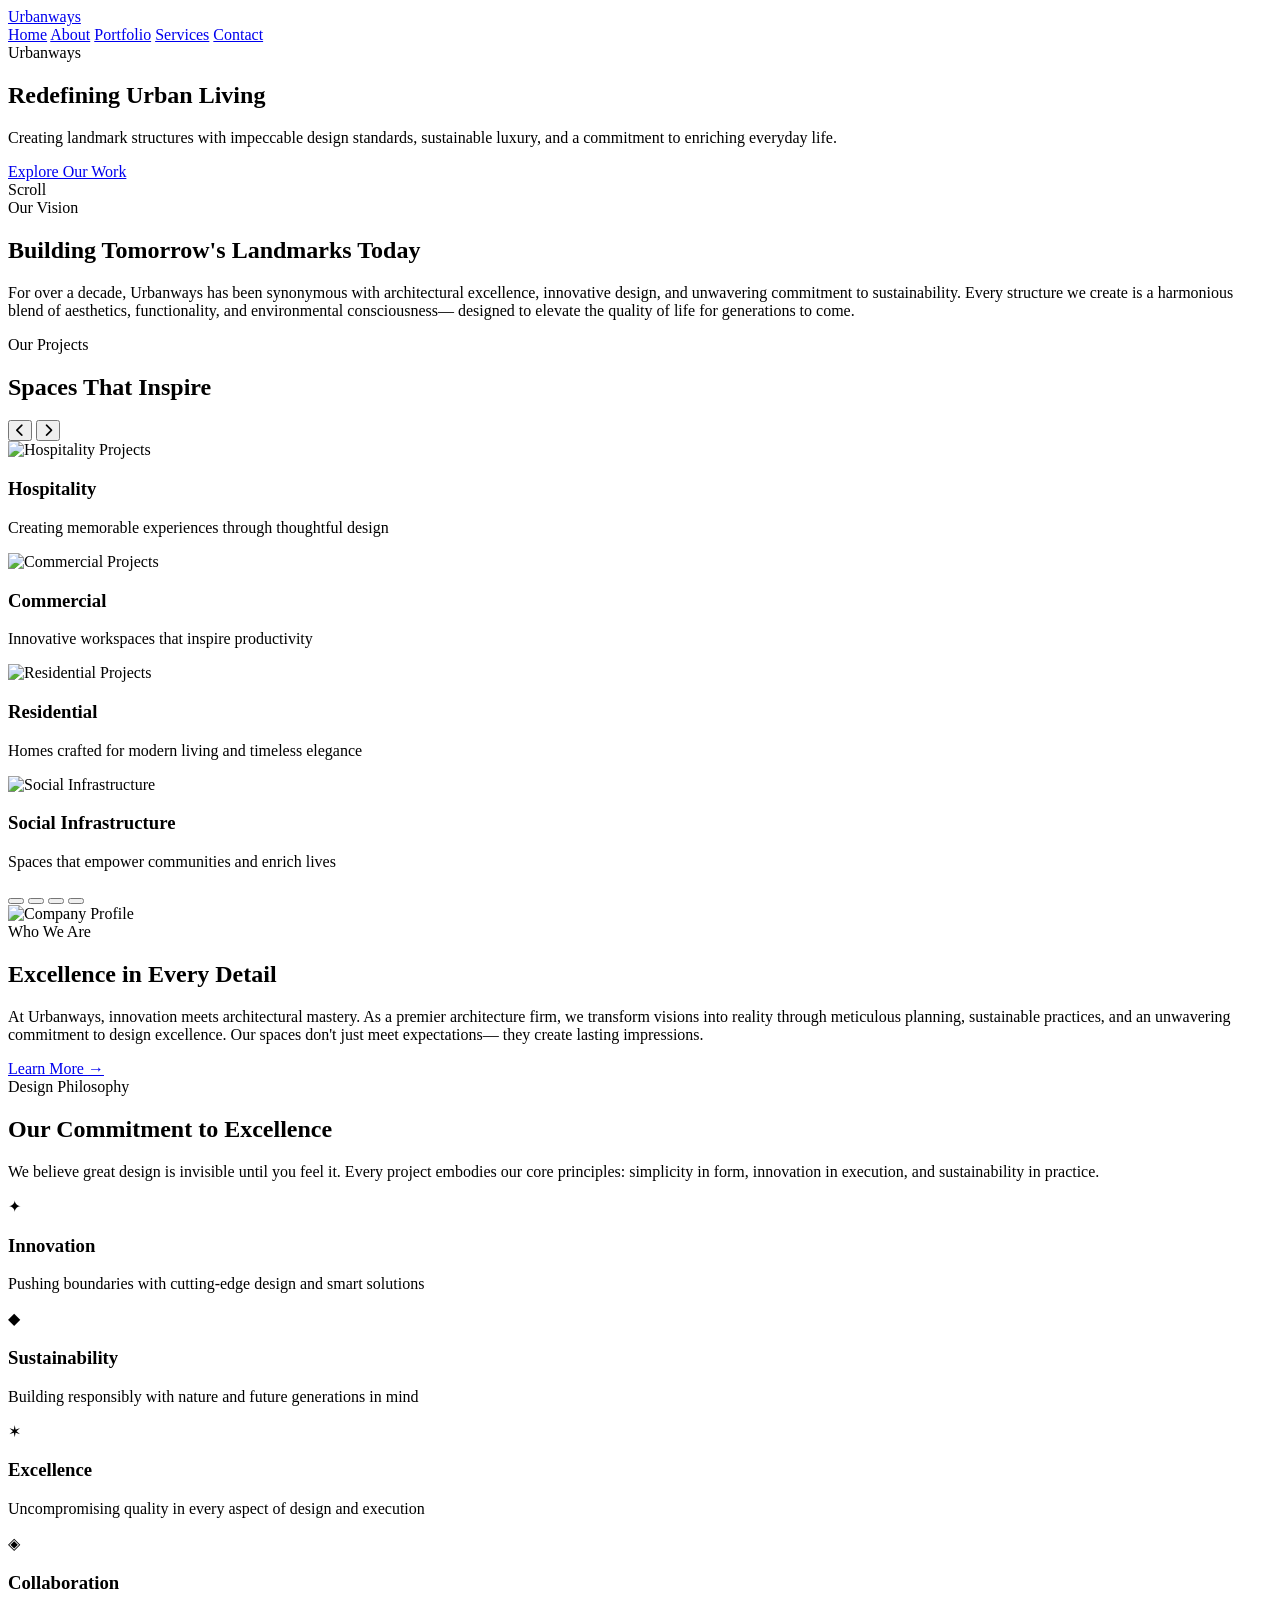
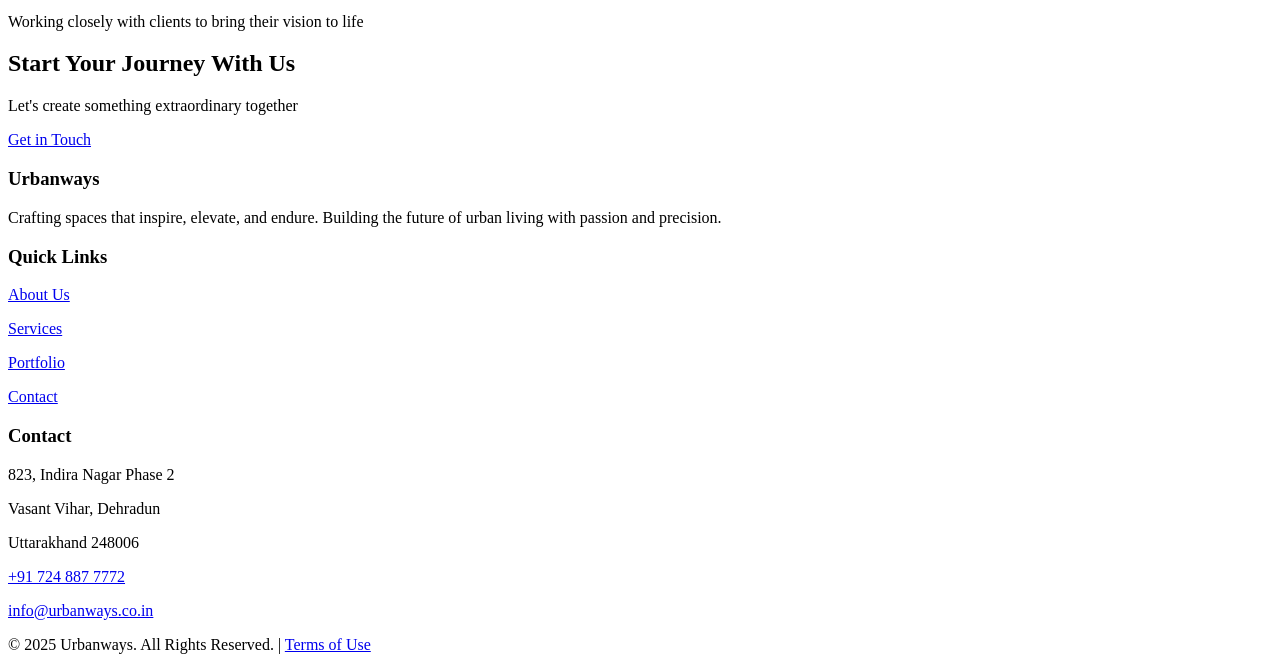
==== index.html @ da538039 "Add files via upload" ====
<!DOCTYPE html>
<html lang="en">
<head>
  <meta charset="UTF-8">
  <meta name="viewport" content="width=device-width, initial-scale=1.0">
  <title>Urbanways | Redefining Urban Living</title>
  <meta name="description" content="URBANWAYS - Crafting landmark structures with impeccable design standards and sustainable luxury.">
  <link rel="preconnect" href="https://fonts.googleapis.com">
  <link rel="preconnect" href="https://fonts.gstatic.com" crossorigin>
  <link href="https://fonts.googleapis.com/css2?family=Playfair+Display:wght@400;500;600;700&family=Poppins:wght@300;400;500;600&display=swap" rel="stylesheet">
  <link rel="stylesheet" href="https://cdnjs.cloudflare.com/ajax/libs/font-awesome/6.4.0/css/all.min.css">
  <link rel="stylesheet" href="assets/css/style.css">
</head>
<body>

  <!-- HEADER -->
  <header id="header">
    <div class="header-content">
      <div class="logo">
        <a href="#home">
          <span class="urban">Urban</span><span class="ways">ways</span>
        </a>
      </div>
      <nav>
        <a href="#home" class="active">Home</a>
        <a href="about.html">About</a>
        <a href="#portfolio">Portfolio</a>
        <a href="services.html">Services</a>
        <a href="contact.html">Contact</a>
      </nav>
    </div>
  </header>

  <!-- HERO SECTION -->
  <section class="hero-section" id="home">
    <div class="hero-bg"></div>
    <div class="hero-content">
      <div class="hero-subtitle hero-animate">Urbanways</div>
      <h1 class="hero-title hero-animate-delay-1">Redefining Urban Living</h1>
      <p class="hero-description hero-animate-delay-2">
        Creating landmark structures with impeccable design standards, 
        sustainable luxury, and a commitment to enriching everyday life.
      </p>
      <a href="#portfolio" class="cta-btn hero-animate-delay-3">Explore Our Work</a>
    </div>
    <div class="scroll-indicator hero-animate-delay-4">
      <span>Scroll</span>
      <div class="scroll-line"></div>
    </div>
  </section>

  <!-- REDEFINING SECTION -->
  <section class="redefining-section">
    <div class="section-subtitle premium-fade-in">Our Vision</div>
    <h2 class="section-title premium-fade-in-up">Building Tomorrow's Landmarks Today</h2>
    <p class="section-description premium-fade-in-up-delay">
      For over a decade, Urbanways has been synonymous with architectural excellence, 
      innovative design, and unwavering commitment to sustainability. Every structure we create 
      is a harmonious blend of aesthetics, functionality, and environmental consciousness—
      designed to elevate the quality of life for generations to come.
    </p>
  </section>

  <!-- PORTFOLIO SLIDER -->
  <section class="portfolio-section" id="portfolio">
    <div class="portfolio-header">
      <div class="section-subtitle premium-fade-in">Our Projects</div>
      <h2 class="section-title premium-fade-in-up">Spaces That Inspire</h2>
    </div>

    <div class="portfolio-carousel-container">
      <!-- Navigation Arrows -->
      <button class="portfolio-nav-arrow portfolio-nav-prev" id="prevSlide" aria-label="Previous slide">
        <i class="fas fa-chevron-left"></i>
      </button>
      <button class="portfolio-nav-arrow portfolio-nav-next" id="nextSlide" aria-label="Next slide">
        <i class="fas fa-chevron-right"></i>
      </button>

      <div class="portfolio-carousel-wrapper">
        <div class="portfolio-carousel-track" id="portfolioTrack">
          
          <!-- Card 1: Hospitality -->
          <div class="portfolio-card">
            <div class="portfolio-card-image">
              <img src="https://images.unsplash.com/photo-1566073771259-6a8506099945?w=800&q=80" alt="Hospitality Projects">
            </div>
            <div class="portfolio-card-content">
              <h3 class="portfolio-card-title">Hospitality</h3>
              <p class="portfolio-card-description">Creating memorable experiences through thoughtful design</p>
            </div>
          </div>

          <!-- Card 2: Commercial -->
          <div class="portfolio-card">
            <div class="portfolio-card-image">
              <img src="https://images.unsplash.com/photo-1486406146926-c627a92ad1ab?w=800&q=80" alt="Commercial Projects">
            </div>
            <div class="portfolio-card-content">
              <h3 class="portfolio-card-title">Commercial</h3>
              <p class="portfolio-card-description">Innovative workspaces that inspire productivity</p>
            </div>
          </div>

          <!-- Card 3: Residential -->
          <div class="portfolio-card">
            <div class="portfolio-card-image">
              <img src="https://images.unsplash.com/photo-1600607687939-ce8a6c25118c?w=800&q=80" alt="Residential Projects">
            </div>
            <div class="portfolio-card-content">
              <h3 class="portfolio-card-title">Residential</h3>
              <p class="portfolio-card-description">Homes crafted for modern living and timeless elegance</p>
            </div>
          </div>

          <!-- Card 4: Social Infrastructure -->
          <div class="portfolio-card">
            <div class="portfolio-card-image">
              <img src="https://images.unsplash.com/photo-1524813686514-a57563d77965?w=800&q=80" alt="Social Infrastructure">
            </div>
            <div class="portfolio-card-content">
              <h3 class="portfolio-card-title">Social Infrastructure</h3>
              <p class="portfolio-card-description">Spaces that empower communities and enrich lives</p>
            </div>
          </div>

        </div>
      </div>

      <!-- Progress Bar -->
      <div class="portfolio-progress">
        <div class="portfolio-progress-bar" id="progressBar"></div>
      </div>

      <!-- Dots Navigation -->
      <div class="portfolio-dots-nav">
        <button class="portfolio-dot active" data-index="0" aria-label="Go to slide 1"></button>
        <button class="portfolio-dot" data-index="1" aria-label="Go to slide 2"></button>
        <button class="portfolio-dot" data-index="2" aria-label="Go to slide 3"></button>
        <button class="portfolio-dot" data-index="3" aria-label="Go to slide 4"></button>
      </div>
    </div>
  </section>

  <!-- FEATURED PROJECT -->
  <section class="featured-project">
    <div class="project-image-section">
      <img src="https://images.unsplash.com/photo-1503387762-592deb58ef4e?w=1200" alt="Company Profile">
    </div>
    <div class="project-content-section">
      <div class="project-label premium-fade-in">Who We Are</div>
      <h2 class="project-title premium-fade-in-up">Excellence in Every Detail</h2>
      <p class="project-description premium-fade-in-up-delay">
        At Urbanways, innovation meets architectural mastery. As a premier architecture firm, 
        we transform visions into reality through meticulous planning, sustainable practices, 
        and an unwavering commitment to design excellence. Our spaces don't just meet expectations—
        they create lasting impressions.
      </p>
      <a href="about.html" class="project-link premium-fade-in-up-delay">
        Learn More <span>→</span>
      </a>
    </div>
  </section>

  <!-- DESIGN PHILOSOPHY -->
  <section class="philosophy-section">
    <div class="section-subtitle premium-fade-in">Design Philosophy</div>
    <h2 class="section-title premium-fade-in-up">Our Commitment to Excellence</h2>
    <p class="section-description premium-fade-in-up-delay">
      We believe great design is invisible until you feel it. Every project embodies our core principles: 
      simplicity in form, innovation in execution, and sustainability in practice.
    </p>

    <div class="philosophy-pillars">
      <div class="pillar premium-fade-in-up">
        <div class="pillar-icon">✦</div>
        <h3 class="pillar-title">Innovation</h3>
        <p class="pillar-text">Pushing boundaries with cutting-edge design and smart solutions</p>
      </div>
      <div class="pillar premium-fade-in-up-delay">
        <div class="pillar-icon">◆</div>
        <h3 class="pillar-title">Sustainability</h3>
        <p class="pillar-text">Building responsibly with nature and future generations in mind</p>
      </div>
      <div class="pillar premium-fade-in-up-delay-2">
        <div class="pillar-icon">✶</div>
        <h3 class="pillar-title">Excellence</h3>
        <p class="pillar-text">Uncompromising quality in every aspect of design and execution</p>
      </div>
      <div class="pillar premium-fade-in-up-delay-3">
        <div class="pillar-icon">◈</div>
        <h3 class="pillar-title">Collaboration</h3>
        <p class="pillar-text">Working closely with clients to bring their vision to life</p>
      </div>
    </div>
  </section>

  <!-- CONTACT CTA -->
  <section class="contact-cta">
    <h2 class="premium-fade-in-up">Start Your Journey With Us</h2>
    <p class="premium-fade-in-up-delay">Let's create something extraordinary together</p>
    <a href="contact.html" class="cta-btn premium-fade-in-up-delay-2">Get in Touch</a>
  </section>

  <!-- FOOTER -->
  <footer>
    <div class="footer-content">
      <div class="footer-column">
        <h3>Urbanways</h3>
        <p>Crafting spaces that inspire, elevate, and endure. Building the future of urban living with passion and precision.</p>
      </div>
      <div class="footer-column">
        <h3>Quick Links</h3>
        <p><a href="about.html">About Us</a></p>
        <p><a href="services.html">Services</a></p>
        <p><a href="#portfolio">Portfolio</a></p>
        <p><a href="contact.html">Contact</a></p>
      </div>
      <div class="footer-column">
        <h3>Contact</h3>
        <p>823, Indira Nagar Phase 2</p>
        <p>Vasant Vihar, Dehradun</p>
        <p>Uttarakhand 248006</p>
        <p><a href="tel:+917248877772">+91 724 887 7772</a></p>
        <p><a href="mailto:info@urbanways.co.in">info@urbanways.co.in</a></p>
      </div>
    </div>
    <div class="footer-bottom">
      <p>© 2025 <span class="urban">Urban</span><span class="ways">ways</span>. All Rights Reserved. | 
      <a href="https://www.urbanways.co.in/terms">Terms of Use</a></p>
    </div>
  </footer>

  <script src="assets/js/main.js"></script>

</body>
</html>
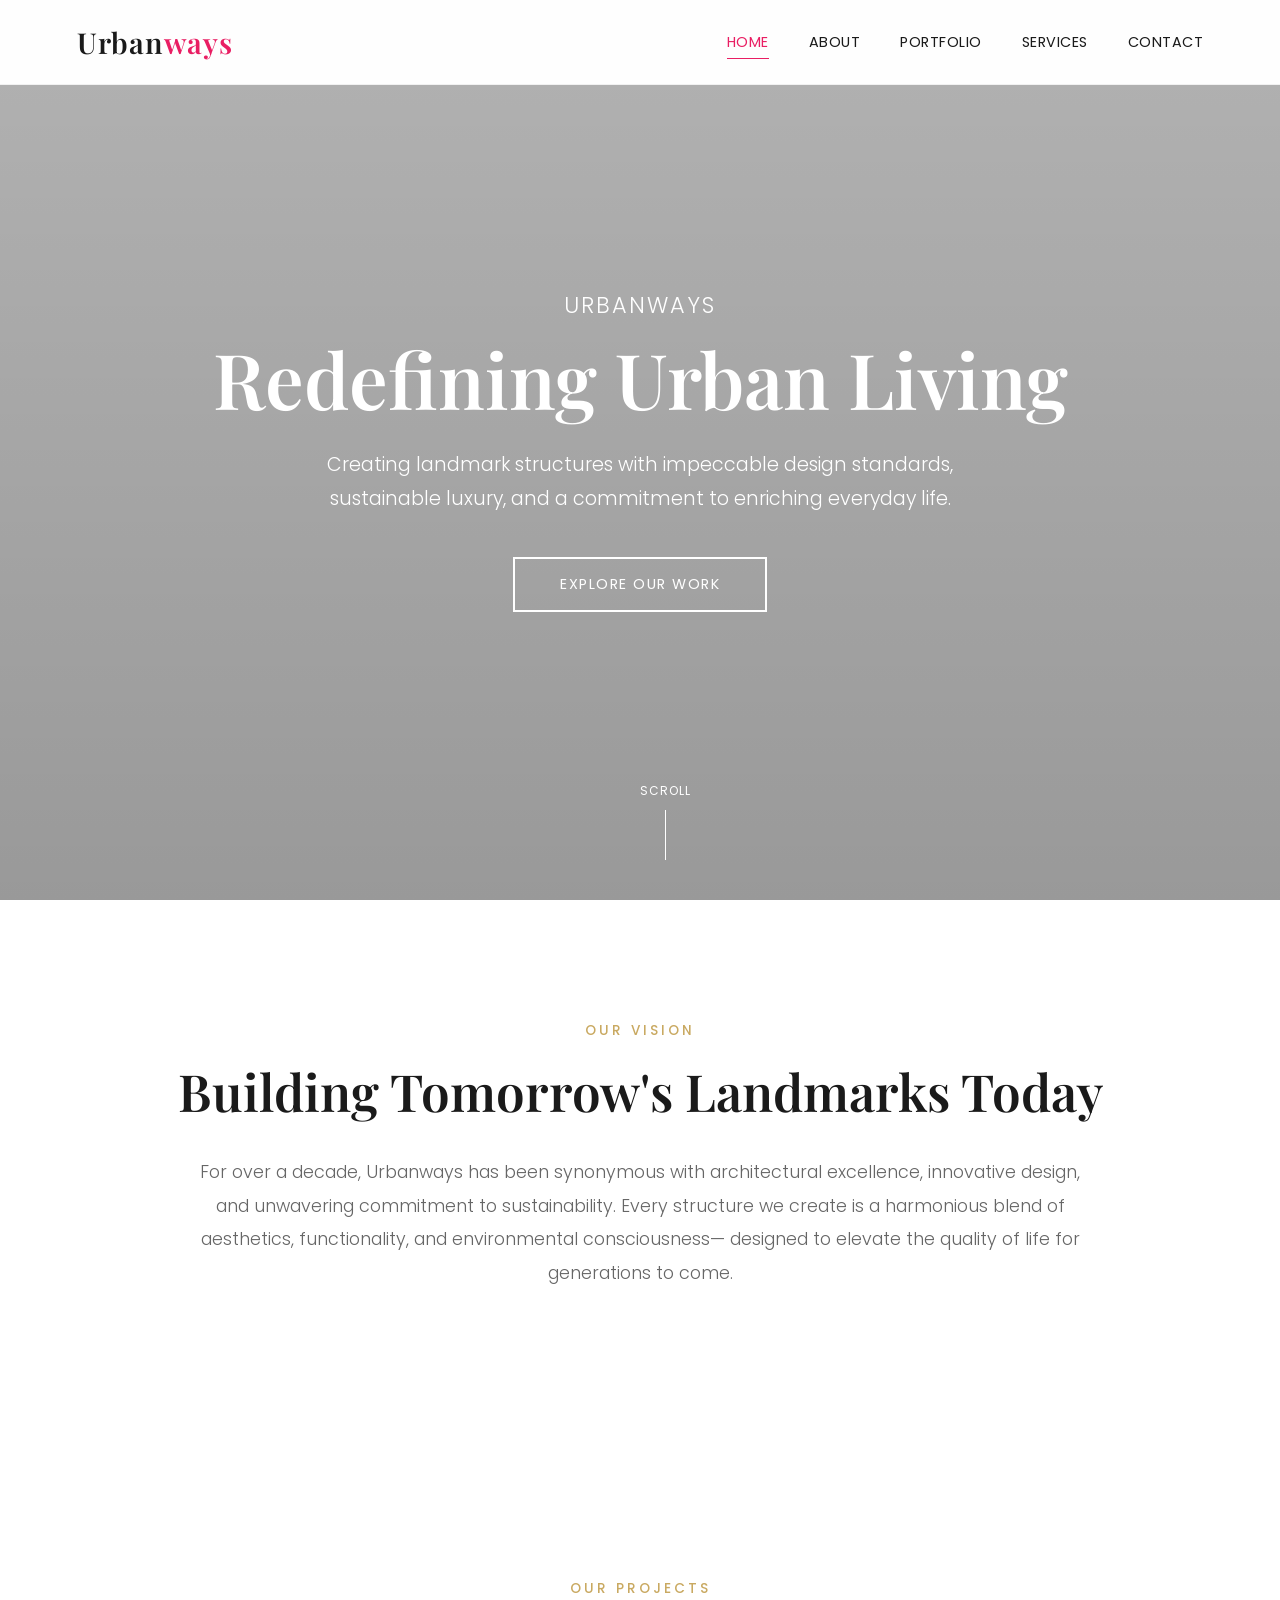
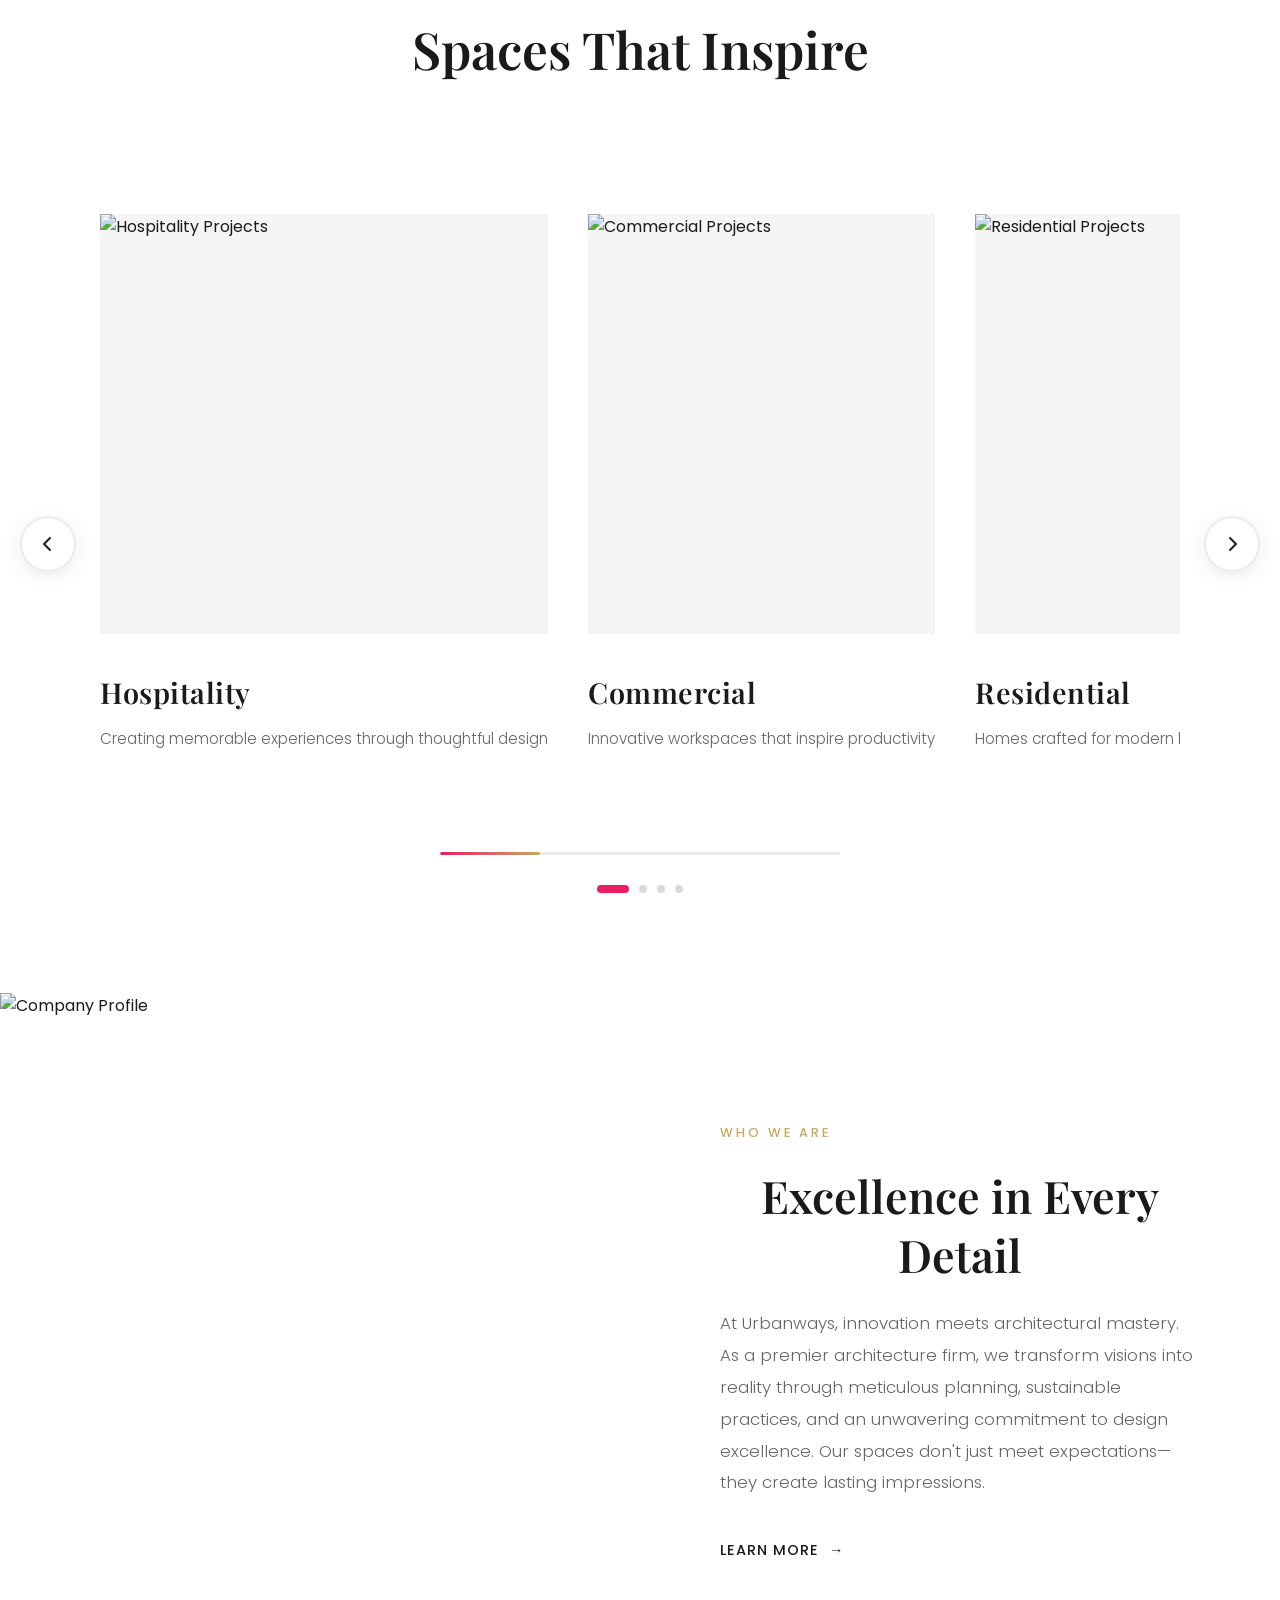
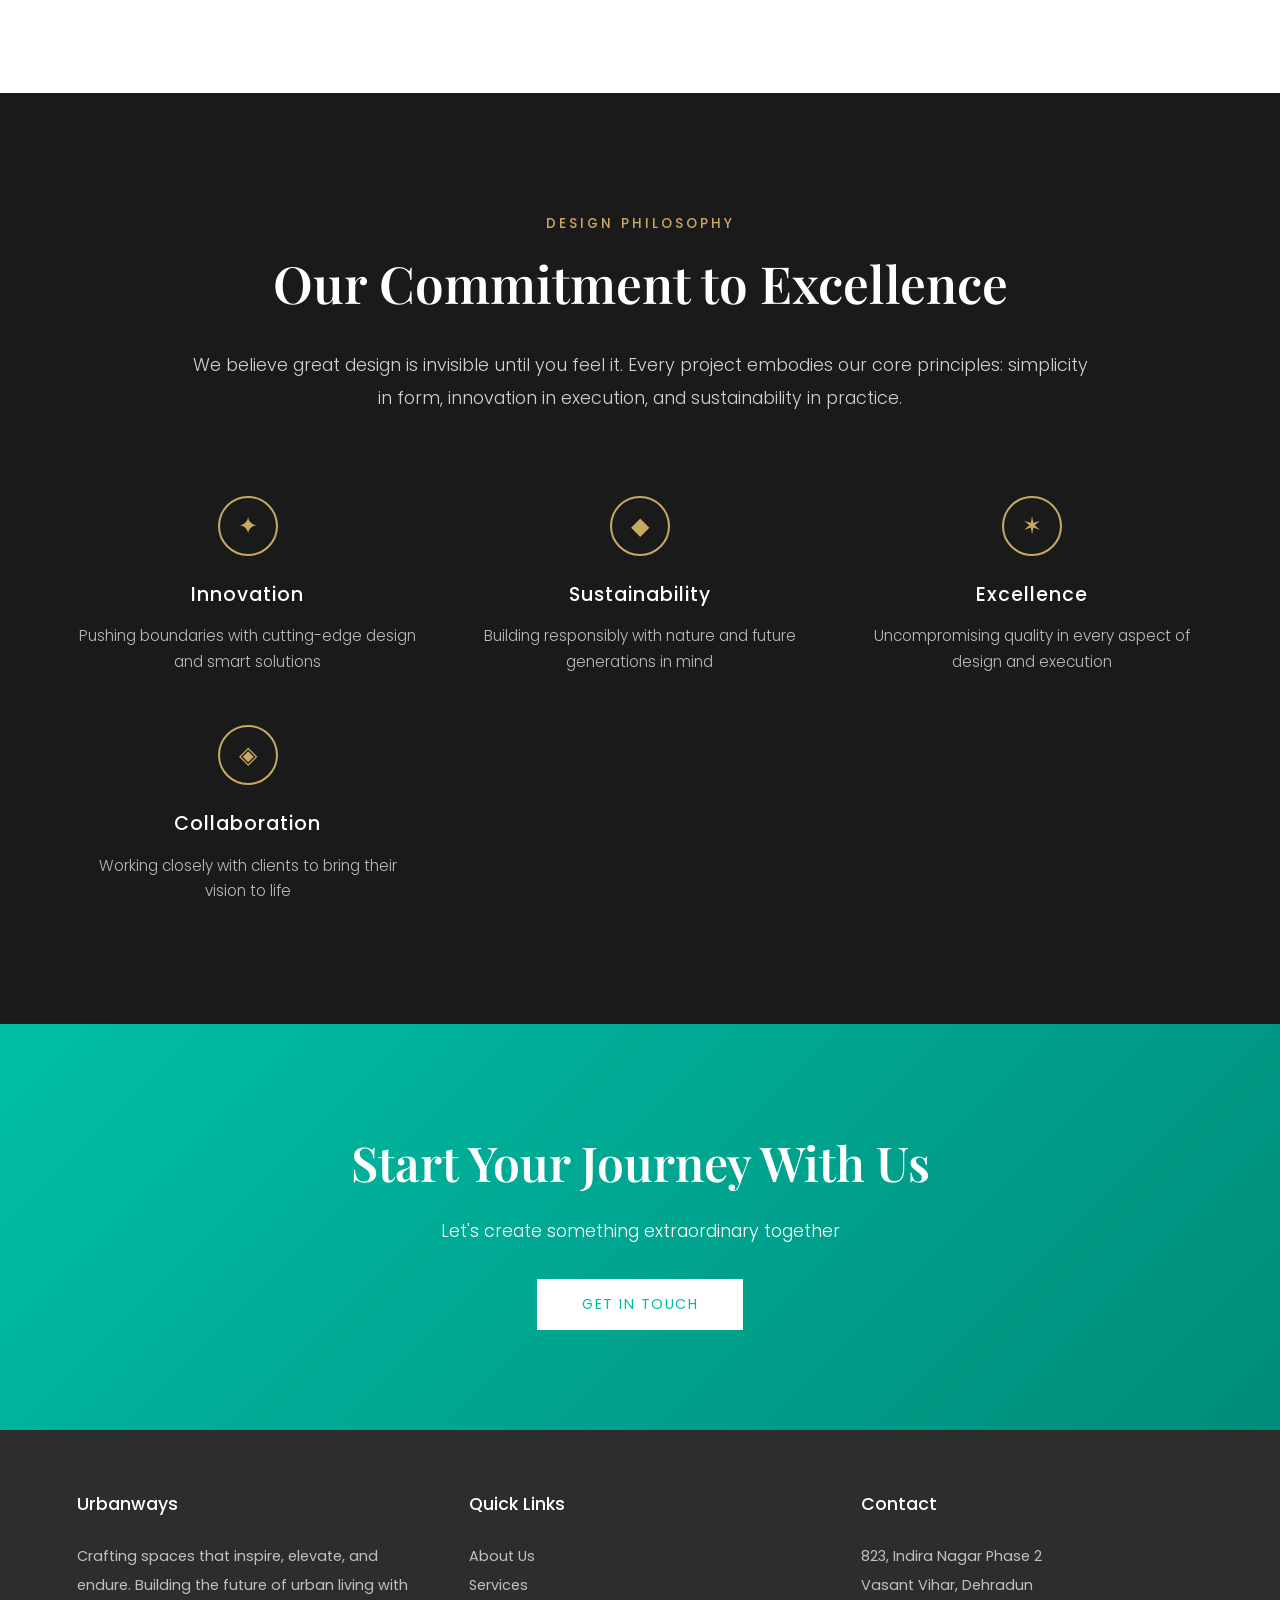
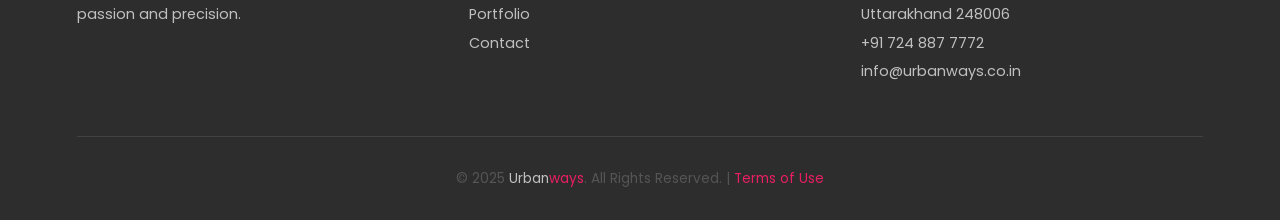
==== commit 4008ae09: "Update index.html" ====
--- a/index.html
+++ b/index.html
@@ -9,7 +9,7 @@
   <link rel="preconnect" href="https://fonts.gstatic.com" crossorigin>
   <link href="https://fonts.googleapis.com/css2?family=Playfair+Display:wght@400;500;600;700&family=Poppins:wght@300;400;500;600&display=swap" rel="stylesheet">
   <link rel="stylesheet" href="https://cdnjs.cloudflare.com/ajax/libs/font-awesome/6.4.0/css/all.min.css">
-  <link rel="stylesheet" href="assets/css/style.css">
+  <link rel="stylesheet" href="style.css">
 </head>
 <body>
 
@@ -231,7 +231,8 @@
     </div>
   </footer>
 
-  <script src="assets/js/main.js"></script>
+  <script src="main.js"></script>
 
 </body>
-</html>+
+</html>
--- a/style.css
+++ b/style.css
@@ -0,0 +1,1051 @@
+/* ===================================
+   CSS VARIABLES
+=================================== */
+:root {
+  --gold: #c9a961;
+  --pink: #e91e63;
+  --dark: #1a1a1a;
+  --charcoal: #2d2d2d;
+  --light-gray: #f5f5f5;
+  --white: #ffffff;
+  --accent-teal: #00bfa6;
+  --text-muted: #666;
+  --accent: #00bfa6;
+  --light-bg: #f8f9fa;
+  --text-dark: #222;
+  --text-medium: #444;
+  --text-light: #555;
+  --shadow-sm: 0 2px 10px rgba(0, 0, 0, 0.08);
+  --shadow-md: 0 4px 15px rgba(0, 0, 0, 0.1);
+  --shadow-lg: 0 4px 20px rgba(0, 0, 0, 0.12);
+  --transition-speed: 0.3s;
+  --border-radius: 12px;
+}
+
+/* ===================================
+   RESET & BASE STYLES
+=================================== */
+* {
+  margin: 0;
+  padding: 0;
+  box-sizing: border-box;
+}
+
+body {
+  font-family: 'Poppins', sans-serif;
+  color: var(--dark);
+  background: var(--white);
+  line-height: 1.6;
+  scroll-behavior: smooth;
+  overflow-x: hidden;
+}
+
+img {
+  max-width: 100%;
+  height: auto;
+  display: block;
+}
+
+a {
+  text-decoration: none;
+  color: inherit;
+  transition: color var(--transition-speed);
+}
+
+h1, h2, h3 {
+  font-weight: 600;
+}
+
+h2 {
+  text-align: center;
+  font-size: 2rem;
+  margin-bottom: 2rem;
+}
+
+p {
+  line-height: 1.7;
+  color: var(--text-light);
+}
+
+/* ===================================
+   HEADER & NAVIGATION
+=================================== */
+header {
+  position: fixed;
+  top: 0;
+  left: 0;
+  width: 100%;
+  z-index: 1000;
+  background: rgba(255, 255, 255, 0.98);
+  backdrop-filter: blur(10px);
+  transition: all 0.3s ease;
+  border-bottom: 1px solid rgba(0, 0, 0, 0.05);
+}
+
+header.scrolled {
+  box-shadow: 0 2px 20px rgba(0, 0, 0, 0.08);
+}
+
+.header-content {
+  display: flex;
+  justify-content: space-between;
+  align-items: center;
+  padding: 1.2rem 6%;
+  max-width: 1600px;
+  margin: 0 auto;
+}
+
+.logo {
+  font-family: 'Playfair Display', serif;
+  font-size: 1.8rem;
+  font-weight: 600;
+  letter-spacing: 1px;
+}
+
+.logo a {
+  text-decoration: none;
+}
+
+.logo .urban {
+  color: var(--dark);
+}
+
+.logo .ways {
+  color: var(--pink);
+}
+
+nav {
+  display: flex;
+  gap: 2.5rem;
+  align-items: center;
+}
+
+nav a {
+  color: var(--dark);
+  text-decoration: none;
+  font-size: 0.9rem;
+  font-weight: 400;
+  letter-spacing: 0.5px;
+  text-transform: uppercase;
+  position: relative;
+  transition: color 0.3s ease;
+}
+
+nav a::after {
+  content: '';
+  position: absolute;
+  bottom: -5px;
+  left: 50%;
+  width: 0;
+  height: 1px;
+  background: var(--pink);
+  transition: all 0.3s ease;
+  transform: translateX(-50%);
+}
+
+nav a:hover::after,
+nav a.active::after {
+  width: 100%;
+}
+
+nav a:hover,
+nav a.active {
+  color: var(--pink);
+}
+
+/* ===================================
+   HERO SECTION
+=================================== */
+.hero-section {
+  height: 100vh;
+  position: relative;
+  overflow: hidden;
+}
+
+.hero-bg {
+  position: absolute;
+  top: 0;
+  left: 0;
+  width: 100%;
+  height: 100%;
+  background: linear-gradient(rgba(0, 0, 0, 0.3), rgba(0, 0, 0, 0.4)), 
+              url('https://images.unsplash.com/photo-1600607687939-ce8a6c25118c?w=1920') center/cover no-repeat;
+  animation: zoomIn 20s ease-in-out infinite alternate;
+}
+
+@keyframes zoomIn {
+  0% { transform: scale(1); }
+  100% { transform: scale(1.05); }
+}
+
+.hero-content {
+  position: relative;
+  height: 100%;
+  display: flex;
+  flex-direction: column;
+  justify-content: center;
+  align-items: center;
+  text-align: center;
+  color: var(--white);
+  padding: 0 5%;
+  z-index: 2;
+}
+
+.hero-title {
+  font-family: 'Playfair Display', serif;
+  font-size: clamp(2.5rem, 6vw, 5rem);
+  font-weight: 600;
+  margin-bottom: 1.5rem;
+  line-height: 1.2;
+  color: var(--white);
+}
+
+.hero-subtitle {
+  font-size: clamp(1rem, 2vw, 1.4rem);
+  font-weight: 300;
+  letter-spacing: 2px;
+  text-transform: uppercase;
+  margin-bottom: 0.5rem;
+  color: var(--white);
+}
+
+.hero-description {
+  font-size: clamp(1rem, 1.5vw, 1.2rem);
+  max-width: 700px;
+  font-weight: 300;
+  line-height: 1.8;
+  margin-bottom: 2.5rem;
+  color: var(--white);
+}
+
+/* Hero Animations */
+.hero-animate {
+  opacity: 0;
+  transform: translateY(30px);
+  animation: heroFadeUp 1s cubic-bezier(0.25, 0.46, 0.45, 0.94) forwards;
+}
+
+.hero-animate-delay-1 {
+  opacity: 0;
+  transform: translateY(30px);
+  animation: heroFadeUp 1s cubic-bezier(0.25, 0.46, 0.45, 0.94) 0.2s forwards;
+}
+
+.hero-animate-delay-2 {
+  opacity: 0;
+  transform: translateY(30px);
+  animation: heroFadeUp 1s cubic-bezier(0.25, 0.46, 0.45, 0.94) 0.4s forwards;
+}
+
+.hero-animate-delay-3 {
+  opacity: 0;
+  transform: translateY(30px);
+  animation: heroFadeUp 1s cubic-bezier(0.25, 0.46, 0.45, 0.94) 0.6s forwards;
+}
+
+.hero-animate-delay-4 {
+  opacity: 0;
+  animation: heroFadeUp 1.5s cubic-bezier(0.25, 0.46, 0.45, 0.94) 1s forwards;
+}
+
+@keyframes heroFadeUp {
+  to {
+    opacity: 1;
+    transform: translateY(0);
+  }
+}
+
+.cta-btn {
+  display: inline-block;
+  padding: 14px 45px;
+  background: transparent;
+  border: 2px solid var(--white);
+  color: var(--white);
+  text-decoration: none;
+  font-size: 0.9rem;
+  letter-spacing: 1.5px;
+  text-transform: uppercase;
+  transition: all 0.4s ease;
+}
+
+.cta-btn:hover {
+  background: var(--white);
+  color: var(--dark);
+  transform: translateY(-2px);
+}
+
+.scroll-indicator {
+  position: absolute;
+  bottom: 40px;
+  left: 50%;
+  transform: translateX(-50%);
+  display: flex;
+  flex-direction: column;
+  align-items: center;
+  gap: 10px;
+}
+
+.scroll-indicator span {
+  color: var(--white);
+  font-size: 0.75rem;
+  letter-spacing: 1px;
+  text-transform: uppercase;
+}
+
+.scroll-line {
+  width: 1px;
+  height: 50px;
+  background: var(--white);
+  animation: scrollDown 2s ease-in-out infinite;
+}
+
+@keyframes scrollDown {
+  0%, 100% { transform: translateY(0); opacity: 0; }
+  50% { transform: translateY(20px); opacity: 1; }
+}
+
+/* ===================================
+   PREMIUM FADE-IN ANIMATIONS
+=================================== */
+.premium-fade-in {
+  opacity: 0;
+  animation: premiumFadeIn 1.2s cubic-bezier(0.25, 0.46, 0.45, 0.94) forwards;
+}
+
+.premium-fade-in-up {
+  opacity: 0;
+  transform: translateY(30px);
+  transition: opacity 1s cubic-bezier(0.25, 0.46, 0.45, 0.94),
+              transform 1s cubic-bezier(0.25, 0.46, 0.45, 0.94);
+}
+
+.premium-fade-in-up-delay {
+  opacity: 0;
+  transform: translateY(30px);
+  transition: opacity 1s cubic-bezier(0.25, 0.46, 0.45, 0.94) 0.2s,
+              transform 1s cubic-bezier(0.25, 0.46, 0.45, 0.94) 0.2s;
+}
+
+.premium-fade-in-up-delay-2 {
+  opacity: 0;
+  transform: translateY(30px);
+  transition: opacity 1s cubic-bezier(0.25, 0.46, 0.45, 0.94) 0.4s,
+              transform 1s cubic-bezier(0.25, 0.46, 0.45, 0.94) 0.4s;
+}
+
+.premium-fade-in-up-delay-3 {
+  opacity: 0;
+  transform: translateY(30px);
+  transition: opacity 1s cubic-bezier(0.25, 0.46, 0.45, 0.94) 0.6s,
+              transform 1s cubic-bezier(0.25, 0.46, 0.45, 0.94) 0.6s;
+}
+
+@keyframes premiumFadeIn {
+  from { opacity: 0; }
+  to { opacity: 1; }
+}
+
+/* ===================================
+   BUTTONS
+=================================== */
+.btn {
+  display: inline-block;
+  background-color: var(--accent);
+  color: var(--white);
+  padding: 12px 30px;
+  margin-top: 20px;
+  border-radius: 30px;
+  font-weight: 500;
+  transition: all var(--transition-speed);
+  box-shadow: 0 4px 15px rgba(0, 191, 166, 0.3);
+}
+
+.btn:hover {
+  background-color: #00d4b4;
+  transform: translateY(-2px);
+  box-shadow: 0 6px 20px rgba(0, 191, 166, 0.4);
+}
+
+/* ===================================
+   REDEFINING SECTION
+=================================== */
+.redefining-section {
+  background: var(--white);
+  padding: 120px 6%;
+  text-align: center;
+}
+
+.section-subtitle {
+  color: var(--gold);
+  font-size: 0.85rem;
+  letter-spacing: 3px;
+  text-transform: uppercase;
+  margin-bottom: 1rem;
+  font-weight: 500;
+}
+
+.section-title {
+  font-family: 'Playfair Display', serif;
+  font-size: clamp(2rem, 4vw, 3.5rem);
+  color: var(--dark);
+  margin-bottom: 2rem;
+  font-weight: 600;
+  line-height: 1.3;
+}
+
+.section-description {
+  font-size: 1.1rem;
+  color: var(--text-muted);
+  max-width: 900px;
+  margin: 0 auto 3rem;
+  line-height: 1.9;
+  font-weight: 300;
+}
+
+/* ===================================
+   PORTFOLIO CAROUSEL - PREMIUM DESIGN
+=================================== */
+.portfolio-section {
+  background: var(--white);
+  padding: 120px 0 100px;
+  overflow: hidden;
+}
+
+.portfolio-header {
+  text-align: center;
+  padding: 0 6% 80px;
+}
+
+.portfolio-carousel-container {
+  position: relative;
+  max-width: 1600px;
+  margin: 0 auto;
+  padding: 0 100px;
+}
+
+.portfolio-carousel-wrapper {
+  position: relative;
+  overflow: hidden;
+  padding: 20px 0 40px;
+}
+
+.portfolio-carousel-track {
+  display: flex;
+  gap: 40px;
+  transition: transform 0.8s cubic-bezier(0.25, 0.46, 0.45, 0.94);
+  will-change: transform;
+}
+
+.portfolio-card {
+  min-width: calc(33.333% - 27px);
+  flex-shrink: 0;
+  background: var(--white);
+  border-radius: 0;
+  overflow: hidden;
+  transition: all 0.5s cubic-bezier(0.25, 0.46, 0.45, 0.94);
+  cursor: pointer;
+  position: relative;
+}
+
+.portfolio-card:hover {
+  transform: translateY(-12px);
+}
+
+.portfolio-card-image {
+  position: relative;
+  width: 100%;
+  height: 420px;
+  overflow: hidden;
+  background: var(--light-gray);
+}
+
+.portfolio-card-image img {
+  width: 100%;
+  height: 100%;
+  object-fit: cover;
+  transition: transform 0.8s cubic-bezier(0.25, 0.46, 0.45, 0.94);
+}
+
+.portfolio-card:hover .portfolio-card-image img {
+  transform: scale(1.1);
+}
+
+.portfolio-card-content {
+  padding: 35px 0 10px;
+  background: var(--white);
+}
+
+.portfolio-card-title {
+  font-family: 'Playfair Display', serif;
+  font-size: 1.8rem;
+  font-weight: 600;
+  color: var(--dark);
+  margin-bottom: 12px;
+  letter-spacing: 0.5px;
+  transition: color 0.3s ease;
+}
+
+.portfolio-card:hover .portfolio-card-title {
+  color: var(--pink);
+}
+
+.portfolio-card-description {
+  font-size: 0.95rem;
+  color: var(--text-muted);
+  line-height: 1.6;
+  font-weight: 300;
+}
+
+/* Navigation Arrows - Premium Style */
+.portfolio-nav-arrow {
+  position: absolute;
+  top: 50%;
+  transform: translateY(-50%);
+  width: 56px;
+  height: 56px;
+  border-radius: 50%;
+  background: var(--white);
+  border: 2px solid rgba(0, 0, 0, 0.08);
+  color: var(--dark);
+  font-size: 1rem;
+  cursor: pointer;
+  transition: all 0.4s cubic-bezier(0.34, 1.56, 0.64, 1);
+  z-index: 10;
+  display: flex;
+  align-items: center;
+  justify-content: center;
+  box-shadow: 0 4px 20px rgba(0, 0, 0, 0.08);
+}
+
+.portfolio-nav-arrow:hover {
+  background: var(--pink);
+  border-color: var(--pink);
+  color: var(--white);
+  transform: translateY(-50%) scale(1.12);
+  box-shadow: 0 8px 30px rgba(233, 30, 99, 0.25);
+}
+
+.portfolio-nav-arrow:active {
+  transform: translateY(-50%) scale(0.98);
+}
+
+.portfolio-nav-prev {
+  left: 20px;
+}
+
+.portfolio-nav-next {
+  right: 20px;
+}
+
+/* Progress Bar - Fixed */
+.portfolio-progress {
+  width: 100%;
+  max-width: 400px;
+  height: 3px;
+  background: rgba(0, 0, 0, 0.08);
+  margin: 50px auto 30px;
+  border-radius: 3px;
+  overflow: hidden;
+  position: relative;
+}
+
+.portfolio-progress-bar {
+  position: absolute;
+  top: 0;
+  left: 0;
+  height: 100%;
+  background: linear-gradient(90deg, var(--pink), var(--gold));
+  transition: width 0.8s cubic-bezier(0.25, 0.46, 0.45, 0.94);
+  border-radius: 3px;
+}
+
+/* Dots Navigation - Premium Style */
+.portfolio-dots-nav {
+  display: flex;
+  justify-content: center;
+  align-items: center;
+  gap: 10px;
+  margin-top: 20px;
+}
+
+.portfolio-dot {
+  width: 8px;
+  height: 8px;
+  border-radius: 50%;
+  background: rgba(0, 0, 0, 0.15);
+  border: none;
+  cursor: pointer;
+  transition: all 0.4s cubic-bezier(0.34, 1.56, 0.64, 1);
+  padding: 0;
+}
+
+.portfolio-dot:hover {
+  background: rgba(233, 30, 99, 0.5);
+  transform: scale(1.4);
+}
+
+.portfolio-dot.active {
+  background: var(--pink);
+  width: 32px;
+  border-radius: 4px;
+}
+
+/* ===================================
+   FEATURED PROJECT
+=================================== */
+.featured-project {
+  display: grid;
+  grid-template-columns: 1fr 1fr;
+  background: var(--white);
+}
+
+.project-image-section {
+  height: 700px;
+  position: relative;
+  overflow: hidden;
+}
+
+.project-image-section img {
+  width: 100%;
+  height: 100%;
+  object-fit: cover;
+  transition: transform 0.8s ease;
+}
+
+.project-image-section:hover img {
+  transform: scale(1.05);
+}
+
+.project-content-section {
+  padding: 100px 80px;
+  display: flex;
+  flex-direction: column;
+  justify-content: center;
+}
+
+.project-label {
+  color: var(--gold);
+  font-size: 0.8rem;
+  letter-spacing: 3px;
+  text-transform: uppercase;
+  margin-bottom: 1.5rem;
+  font-weight: 500;
+}
+
+.project-title {
+  font-family: 'Playfair Display', serif;
+  font-size: 2.8rem;
+  color: var(--dark);
+  margin-bottom: 1.5rem;
+  font-weight: 600;
+  line-height: 1.3;
+}
+
+.project-description {
+  color: var(--text-muted);
+  font-size: 1.05rem;
+  line-height: 1.9;
+  margin-bottom: 2.5rem;
+  font-weight: 300;
+}
+
+.project-link {
+  display: inline-flex;
+  align-items: center;
+  gap: 10px;
+  color: var(--dark);
+  text-decoration: none;
+  font-size: 0.9rem;
+  letter-spacing: 1px;
+  text-transform: uppercase;
+  font-weight: 500;
+  transition: all 0.3s ease;
+}
+
+.project-link:hover {
+  color: var(--pink);
+  gap: 15px;
+}
+
+/* ===================================
+   DESIGN PHILOSOPHY
+=================================== */
+.philosophy-section {
+  background: var(--dark);
+  color: var(--white);
+  padding: 120px 6%;
+  text-align: center;
+}
+
+.philosophy-section .section-subtitle {
+  color: var(--gold);
+}
+
+.philosophy-section .section-title {
+  color: var(--white);
+}
+
+.philosophy-section .section-description {
+  color: rgba(255, 255, 255, 0.8);
+}
+
+.philosophy-pillars {
+  display: grid;
+  grid-template-columns: repeat(auto-fit, minmax(250px, 1fr));
+  gap: 50px;
+  margin-top: 80px;
+  max-width: 1200px;
+  margin-left: auto;
+  margin-right: auto;
+}
+
+.pillar {
+  text-align: center;
+}
+
+.pillar-icon {
+  width: 60px;
+  height: 60px;
+  margin: 0 auto 1.5rem;
+  border: 2px solid var(--gold);
+  border-radius: 50%;
+  display: flex;
+  align-items: center;
+  justify-content: center;
+  font-size: 1.5rem;
+  color: var(--gold);
+}
+
+.pillar-title {
+  font-size: 1.2rem;
+  margin-bottom: 0.8rem;
+  font-weight: 500;
+  letter-spacing: 1px;
+}
+
+.pillar-text {
+  color: rgba(255, 255, 255, 0.7);
+  font-size: 0.95rem;
+  line-height: 1.7;
+  font-weight: 300;
+}
+
+/* ===================================
+   CONTACT CTA
+=================================== */
+.contact-cta {
+  background: linear-gradient(135deg, var(--accent-teal), #008c7a);
+  color: var(--white);
+  padding: 100px 6%;
+  text-align: center;
+}
+
+.contact-cta h2 {
+  font-family: 'Playfair Display', serif;
+  font-size: clamp(2rem, 4vw, 3rem);
+  margin-bottom: 1rem;
+  font-weight: 600;
+  color: var(--white);
+}
+
+.contact-cta p {
+  font-size: 1.1rem;
+  margin-bottom: 2rem;
+  font-weight: 300;
+  color: var(--white);
+}
+
+.contact-cta .cta-btn {
+  background: var(--white);
+  color: var(--accent-teal);
+  border: none;
+}
+
+.contact-cta .cta-btn:hover {
+  background: var(--light-gray);
+  transform: translateY(-3px);
+}
+
+/* ===================================
+   FOOTER
+=================================== */
+footer {
+  background: var(--charcoal);
+  color: rgba(255, 255, 255, 0.7);
+  padding: 60px 6% 30px;
+}
+
+.footer-content {
+  display: grid;
+  grid-template-columns: repeat(auto-fit, minmax(250px, 1fr));
+  gap: 50px;
+  max-width: 1400px;
+  margin: 0 auto 50px;
+}
+
+.footer-column h3 {
+  color: var(--white);
+  margin-bottom: 1.5rem;
+  font-size: 1.1rem;
+  font-weight: 500;
+}
+
+.footer-column p,
+.footer-column a {
+  color: rgba(255, 255, 255, 0.7);
+  text-decoration: none;
+  font-size: 0.9rem;
+  line-height: 2;
+  transition: color 0.3s ease;
+}
+
+.footer-column a:hover {
+  color: var(--pink);
+}
+
+.footer-bottom {
+  border-top: 1px solid rgba(255, 255, 255, 0.1);
+  padding-top: 30px;
+  text-align: center;
+  font-size: 0.85rem;
+  color: rgba(255, 255, 255, 0.5);
+}
+
+.footer-bottom a {
+  color: var(--pink);
+  text-decoration: none;
+}
+
+.footer-bottom .urban {
+  color: rgba(255, 255, 255, 0.7);
+}
+
+.footer-bottom .ways {
+  color: var(--pink);
+}
+
+/* ===================================
+   RESPONSIVE DESIGN
+=================================== */
+
+@media (max-width: 1024px) {
+  .portfolio-carousel-container {
+    padding: 0 80px;
+  }
+
+  .portfolio-carousel-track {
+    gap: 30px;
+  }
+
+  .portfolio-card {
+    min-width: calc(50% - 15px);
+  }
+
+  .portfolio-card-image {
+    height: 380px;
+  }
+
+  .portfolio-nav-arrow {
+    width: 50px;
+    height: 50px;
+    font-size: 0.95rem;
+  }
+
+  .portfolio-nav-prev {
+    left: 15px;
+  }
+
+  .portfolio-nav-next {
+    right: 15px;
+  }
+
+  .featured-project {
+    grid-template-columns: 1fr;
+  }
+
+  .project-content-section {
+    padding: 60px 40px;
+  }
+
+  .project-image-section {
+    height: 500px;
+  }
+
+  nav {
+    gap: 1.5rem;
+  }
+}
+
+@media (max-width: 768px) {
+  .header-content {
+    flex-direction: column;
+    gap: 1rem;
+    padding: 1rem 5%;
+  }
+
+  nav {
+    flex-wrap: wrap;
+    justify-content: center;
+    gap: 1rem;
+    margin-top: 0.6rem;
+  }
+
+  nav a {
+    font-size: 0.8rem;
+  }
+
+  .hero-section {
+    min-height: 80vh;
+  }
+
+  .portfolio-section {
+    padding: 80px 0 60px;
+  }
+
+  .portfolio-carousel-container {
+    padding: 0 60px;
+  }
+
+  .portfolio-carousel-track {
+    gap: 20px;
+  }
+
+  .portfolio-card {
+    min-width: 100%;
+  }
+
+  .portfolio-card-image {
+    height: 350px;
+  }
+
+  .portfolio-card-content {
+    padding: 30px 0 10px;
+  }
+
+  .portfolio-card-title {
+    font-size: 1.5rem;
+  }
+
+  .portfolio-card-description {
+    font-size: 0.9rem;
+  }
+
+  .portfolio-nav-arrow {
+    width: 46px;
+    height: 46px;
+    font-size: 0.9rem;
+  }
+
+  .portfolio-nav-prev {
+    left: 8px;
+  }
+
+  .portfolio-nav-next {
+    right: 8px;
+  }
+
+  .portfolio-progress {
+    margin: 40px auto 25px;
+    max-width: 300px;
+  }
+
+  .redefining-section,
+  .philosophy-section,
+  .contact-cta {
+    padding: 80px 5%;
+  }
+
+  .project-content-section {
+    padding: 50px 30px;
+  }
+
+  .project-image-section {
+    height: 400px;
+  }
+
+  .philosophy-pillars {
+    grid-template-columns: 1fr;
+    gap: 40px;
+  }
+}
+
+@media (max-width: 480px) {
+  .logo {
+    font-size: 1.4rem;
+  }
+
+  .portfolio-carousel-container {
+    padding: 0 50px;
+  }
+
+  .portfolio-card-image {
+    height: 300px;
+  }
+
+  .portfolio-card-content {
+    padding: 25px 0 10px;
+  }
+
+  .portfolio-card-title {
+    font-size: 1.3rem;
+  }
+
+  .portfolio-card-description {
+    font-size: 0.85rem;
+  }
+
+  .portfolio-nav-arrow {
+    width: 42px;
+    height: 42px;
+    font-size: 0.85rem;
+  }
+
+  .portfolio-nav-prev {
+    left: 5px;
+  }
+
+  .portfolio-nav-next {
+    right: 5px;
+  }
+
+  .portfolio-progress {
+    margin: 35px auto 20px;
+    max-width: 250px;
+  }
+
+  .portfolio-dot {
+    width: 7px;
+    height: 7px;
+  }
+
+  .portfolio-dot.active {
+    width: 26px;
+  }
+}
+
+/* ===================================
+   PRINT STYLES
+=================================== */
+@media print {
+  header {
+    position: relative;
+    box-shadow: none;
+  }
+
+  .hero-section {
+    min-height: auto;
+    padding: 50px 0;
+  }
+
+  .btn,
+  .cta-btn {
+    border: 1px solid #000;
+    color: #000;
+    background: none;
+  }
+
+  .scroll-indicator,
+  .portfolio-arrow {
+    display: none;
+  }
+}
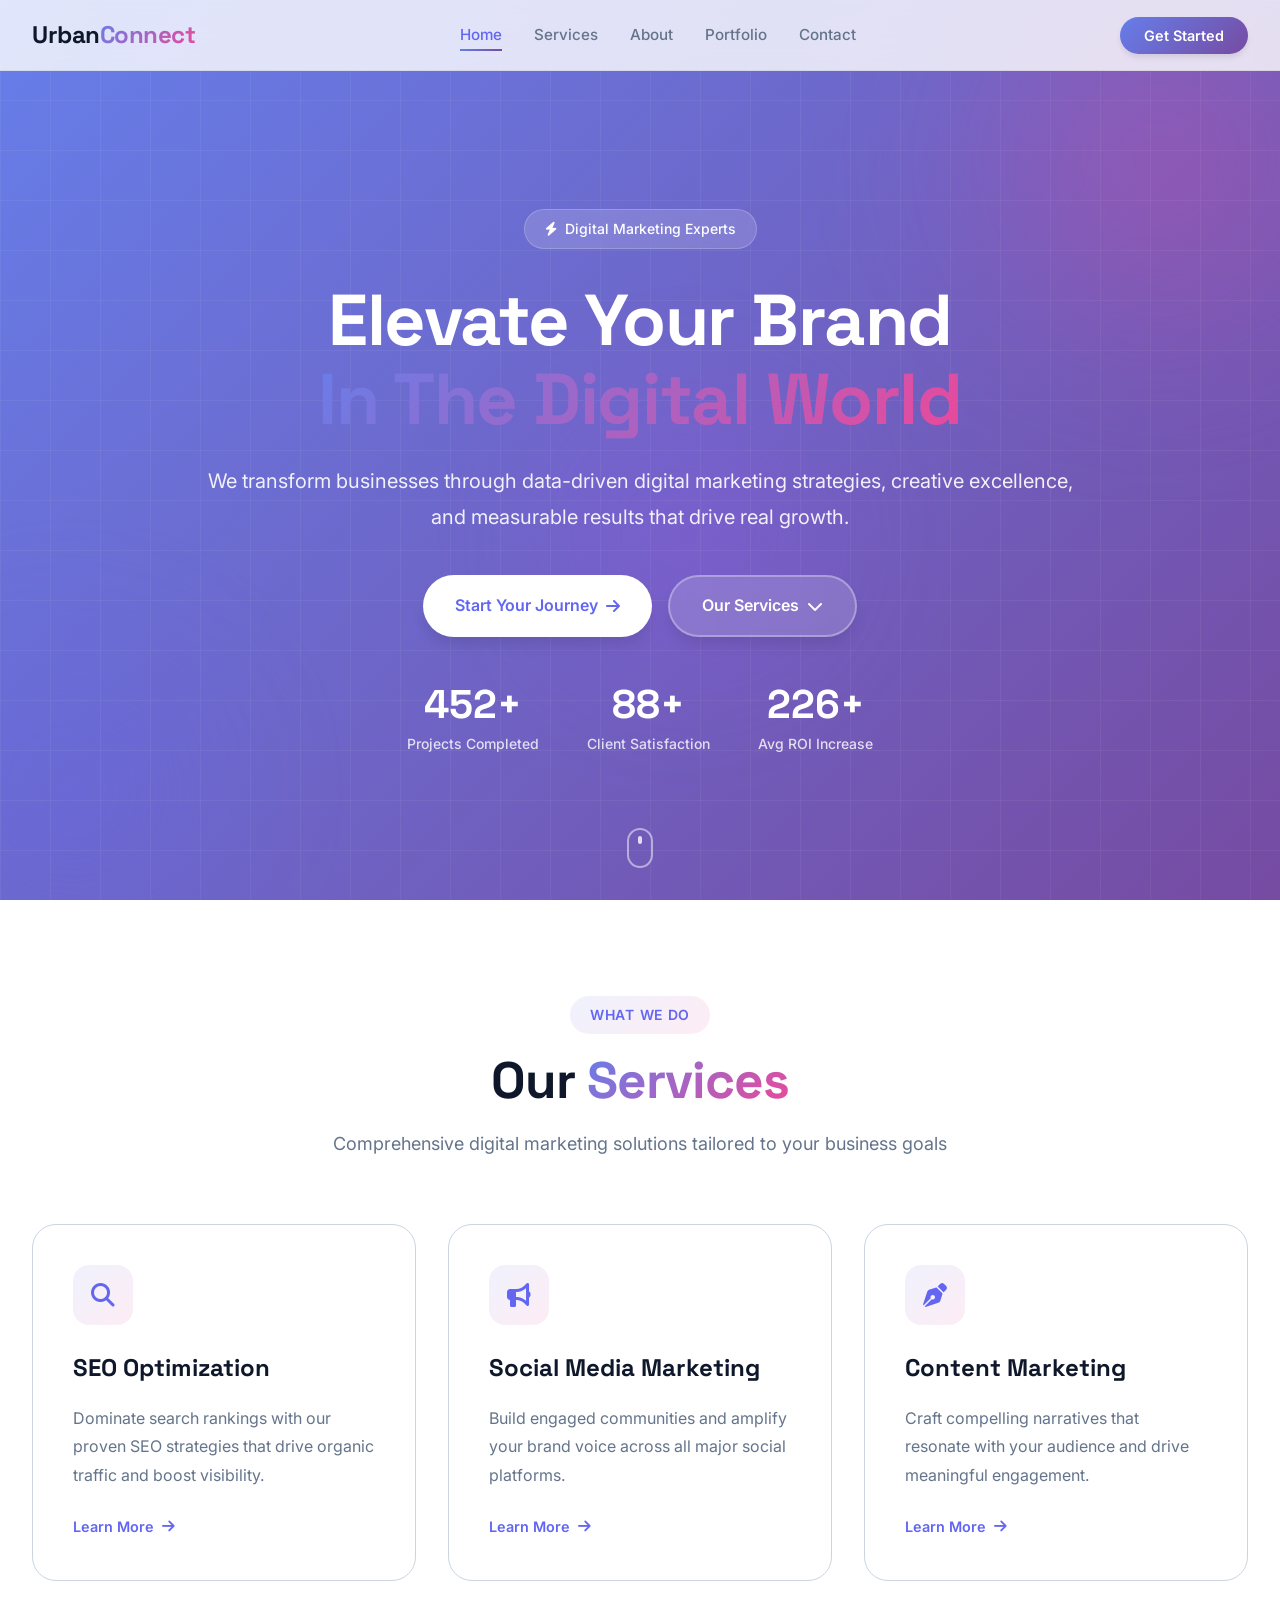
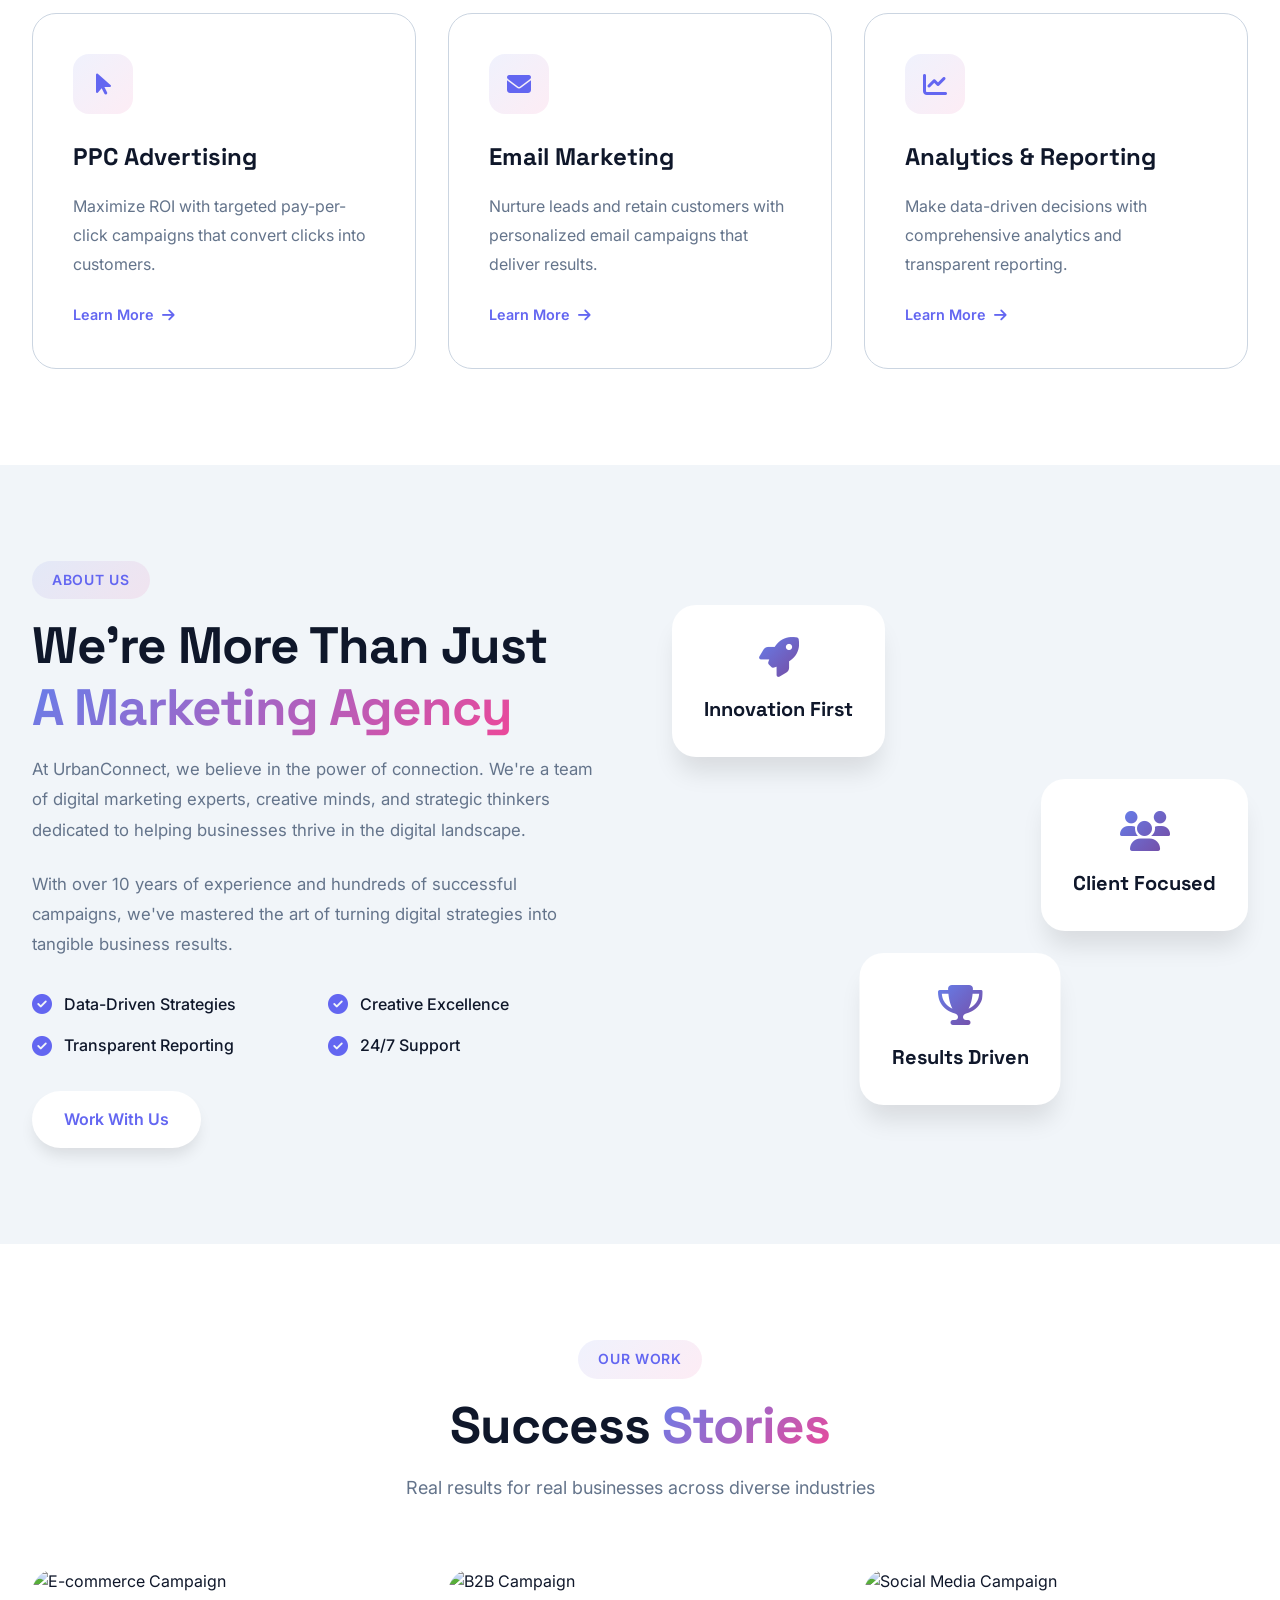
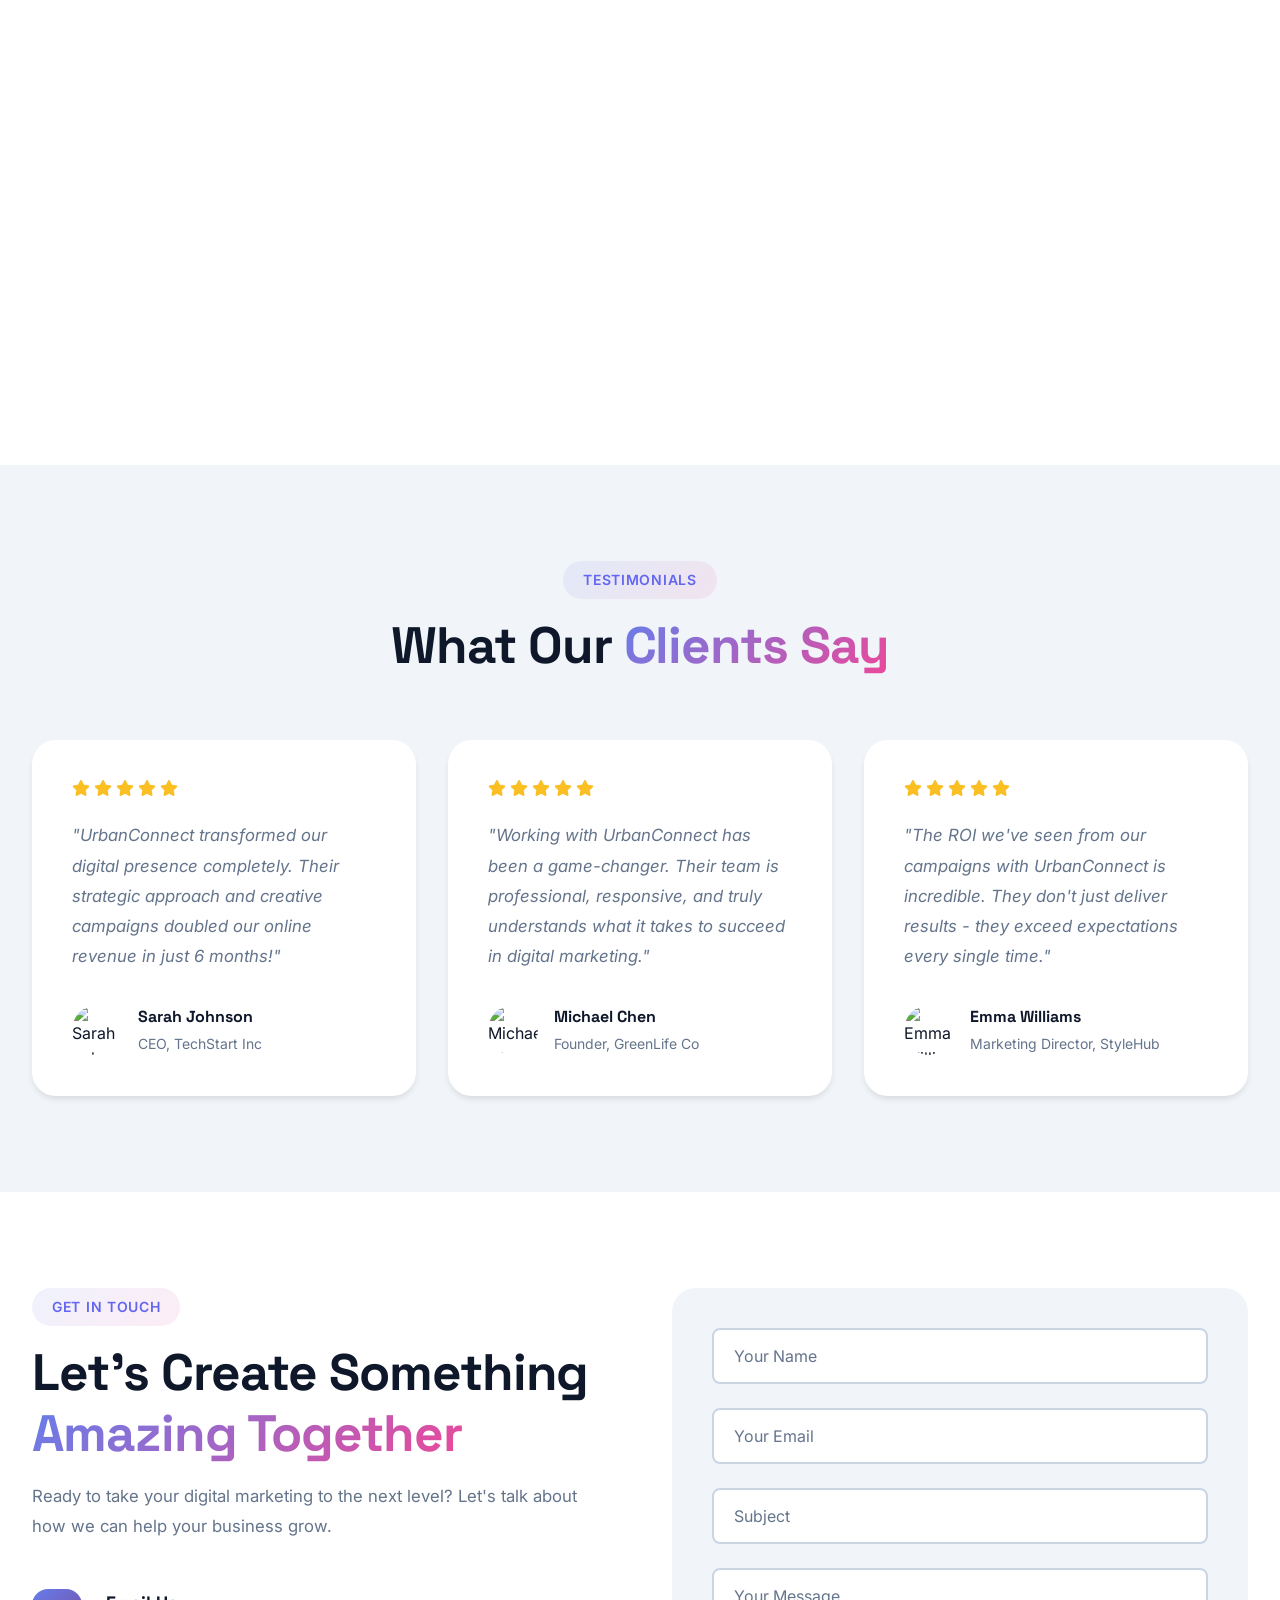
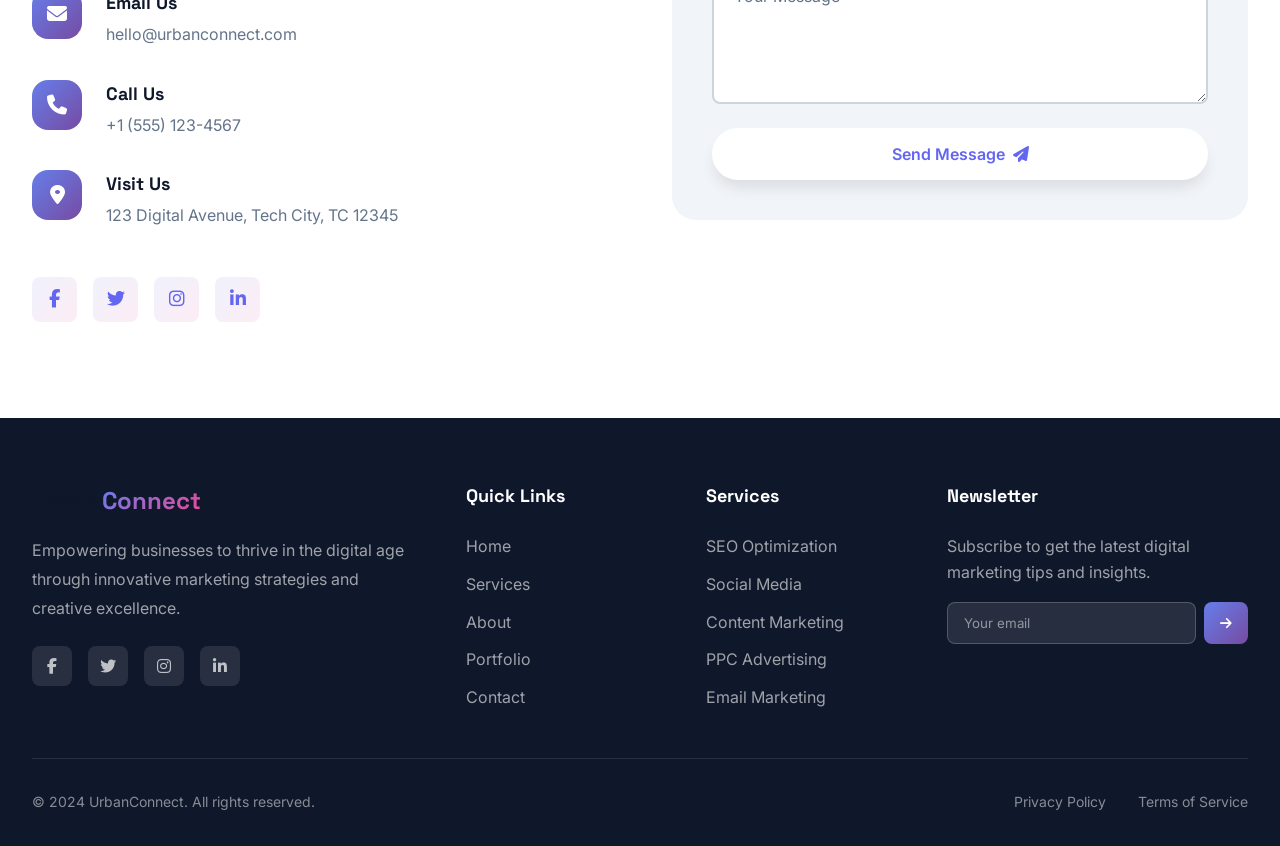
==== commit 1d0fe37e: "Transform website to modern UrbanConnect digital marketing agency - Replace architecture website wit" ====
--- a/index.html
+++ b/index.html
@@ -3,11 +3,11 @@
 <head>
   <meta charset="UTF-8">
   <meta name="viewport" content="width=device-width, initial-scale=1.0">
-  <title>Urbanways | Redefining Urban Living</title>
-  <meta name="description" content="URBANWAYS - Crafting landmark structures with impeccable design standards and sustainable luxury.">
+  <title>UrbanConnect | Digital Marketing Agency</title>
+  <meta name="description" content="UrbanConnect - Your partner in digital growth. We deliver innovative digital marketing solutions that drive results.">
   <link rel="preconnect" href="https://fonts.googleapis.com">
   <link rel="preconnect" href="https://fonts.gstatic.com" crossorigin>
-  <link href="https://fonts.googleapis.com/css2?family=Playfair+Display:wght@400;500;600;700&family=Poppins:wght@300;400;500;600&display=swap" rel="stylesheet">
+  <link href="https://fonts.googleapis.com/css2?family=Inter:wght@300;400;500;600;700;800;900&family=Space+Grotesk:wght@400;500;600;700&display=swap" rel="stylesheet">
   <link rel="stylesheet" href="https://cdnjs.cloudflare.com/ajax/libs/font-awesome/6.4.0/css/all.min.css">
   <link rel="stylesheet" href="style.css">
 </head>
@@ -18,221 +18,499 @@
     <div class="header-content">
       <div class="logo">
         <a href="#home">
-          <span class="urban">Urban</span><span class="ways">ways</span>
+          <span class="logo-text">Urban</span><span class="logo-accent">Connect</span>
         </a>
       </div>
-      <nav>
-        <a href="#home" class="active">Home</a>
-        <a href="about.html">About</a>
-        <a href="#portfolio">Portfolio</a>
-        <a href="services.html">Services</a>
-        <a href="contact.html">Contact</a>
+      <nav id="nav">
+        <a href="#home" class="nav-link active">Home</a>
+        <a href="#services" class="nav-link">Services</a>
+        <a href="#about" class="nav-link">About</a>
+        <a href="#portfolio" class="nav-link">Portfolio</a>
+        <a href="#contact" class="nav-link">Contact</a>
       </nav>
+      <button class="cta-header-btn">Get Started</button>
+      <button class="mobile-menu-toggle" id="mobileMenuToggle">
+        <span></span>
+        <span></span>
+        <span></span>
+      </button>
     </div>
   </header>
 
   <!-- HERO SECTION -->
   <section class="hero-section" id="home">
-    <div class="hero-bg"></div>
+    <div class="hero-background">
+      <div class="gradient-orb orb-1"></div>
+      <div class="gradient-orb orb-2"></div>
+      <div class="gradient-orb orb-3"></div>
+      <div class="grid-pattern"></div>
+    </div>
     <div class="hero-content">
-      <div class="hero-subtitle hero-animate">Urbanways</div>
-      <h1 class="hero-title hero-animate-delay-1">Redefining Urban Living</h1>
-      <p class="hero-description hero-animate-delay-2">
-        Creating landmark structures with impeccable design standards, 
-        sustainable luxury, and a commitment to enriching everyday life.
+      <div class="hero-badge" data-aos="fade-up">
+        <i class="fas fa-bolt"></i> Digital Marketing Experts
+      </div>
+      <h1 class="hero-title" data-aos="fade-up" data-aos-delay="100">
+        Elevate Your Brand<br/>
+        <span class="gradient-text">In The Digital World</span>
+      </h1>
+      <p class="hero-description" data-aos="fade-up" data-aos-delay="200">
+        We transform businesses through data-driven digital marketing strategies,
+        creative excellence, and measurable results that drive real growth.
       </p>
-      <a href="#portfolio" class="cta-btn hero-animate-delay-3">Explore Our Work</a>
-    </div>
-    <div class="scroll-indicator hero-animate-delay-4">
-      <span>Scroll</span>
-      <div class="scroll-line"></div>
+      <div class="hero-cta" data-aos="fade-up" data-aos-delay="300">
+        <a href="#contact" class="btn btn-primary">
+          Start Your Journey <i class="fas fa-arrow-right"></i>
+        </a>
+        <a href="#services" class="btn btn-secondary">
+          Our Services <i class="fas fa-chevron-down"></i>
+        </a>
+      </div>
+      <div class="hero-stats" data-aos="fade-up" data-aos-delay="400">
+        <div class="stat-item">
+          <div class="stat-number">500+</div>
+          <div class="stat-label">Projects Completed</div>
+        </div>
+        <div class="stat-item">
+          <div class="stat-number">98%</div>
+          <div class="stat-label">Client Satisfaction</div>
+        </div>
+        <div class="stat-item">
+          <div class="stat-number">250%</div>
+          <div class="stat-label">Avg ROI Increase</div>
+        </div>
+      </div>
+    </div>
+    <div class="scroll-indicator">
+      <div class="mouse">
+        <div class="wheel"></div>
+      </div>
     </div>
   </section>
 
-  <!-- REDEFINING SECTION -->
-  <section class="redefining-section">
-    <div class="section-subtitle premium-fade-in">Our Vision</div>
-    <h2 class="section-title premium-fade-in-up">Building Tomorrow's Landmarks Today</h2>
-    <p class="section-description premium-fade-in-up-delay">
-      For over a decade, Urbanways has been synonymous with architectural excellence, 
-      innovative design, and unwavering commitment to sustainability. Every structure we create 
-      is a harmonious blend of aesthetics, functionality, and environmental consciousness—
-      designed to elevate the quality of life for generations to come.
-    </p>
+  <!-- SERVICES SECTION -->
+  <section class="services-section" id="services">
+    <div class="container">
+      <div class="section-header" data-aos="fade-up">
+        <span class="section-badge">What We Do</span>
+        <h2 class="section-title">Our <span class="gradient-text">Services</span></h2>
+        <p class="section-description">
+          Comprehensive digital marketing solutions tailored to your business goals
+        </p>
+      </div>
+
+      <div class="services-grid">
+        <div class="service-card" data-aos="fade-up" data-aos-delay="100">
+          <div class="service-icon">
+            <i class="fas fa-search"></i>
+          </div>
+          <h3 class="service-title">SEO Optimization</h3>
+          <p class="service-description">
+            Dominate search rankings with our proven SEO strategies that drive organic traffic and boost visibility.
+          </p>
+          <a href="#" class="service-link">
+            Learn More <i class="fas fa-arrow-right"></i>
+          </a>
+        </div>
+
+        <div class="service-card" data-aos="fade-up" data-aos-delay="200">
+          <div class="service-icon">
+            <i class="fas fa-bullhorn"></i>
+          </div>
+          <h3 class="service-title">Social Media Marketing</h3>
+          <p class="service-description">
+            Build engaged communities and amplify your brand voice across all major social platforms.
+          </p>
+          <a href="#" class="service-link">
+            Learn More <i class="fas fa-arrow-right"></i>
+          </a>
+        </div>
+
+        <div class="service-card" data-aos="fade-up" data-aos-delay="300">
+          <div class="service-icon">
+            <i class="fas fa-pen-nib"></i>
+          </div>
+          <h3 class="service-title">Content Marketing</h3>
+          <p class="service-description">
+            Craft compelling narratives that resonate with your audience and drive meaningful engagement.
+          </p>
+          <a href="#" class="service-link">
+            Learn More <i class="fas fa-arrow-right"></i>
+          </a>
+        </div>
+
+        <div class="service-card" data-aos="fade-up" data-aos-delay="400">
+          <div class="service-icon">
+            <i class="fas fa-mouse-pointer"></i>
+          </div>
+          <h3 class="service-title">PPC Advertising</h3>
+          <p class="service-description">
+            Maximize ROI with targeted pay-per-click campaigns that convert clicks into customers.
+          </p>
+          <a href="#" class="service-link">
+            Learn More <i class="fas fa-arrow-right"></i>
+          </a>
+        </div>
+
+        <div class="service-card" data-aos="fade-up" data-aos-delay="500">
+          <div class="service-icon">
+            <i class="fas fa-envelope"></i>
+          </div>
+          <h3 class="service-title">Email Marketing</h3>
+          <p class="service-description">
+            Nurture leads and retain customers with personalized email campaigns that deliver results.
+          </p>
+          <a href="#" class="service-link">
+            Learn More <i class="fas fa-arrow-right"></i>
+          </a>
+        </div>
+
+        <div class="service-card" data-aos="fade-up" data-aos-delay="600">
+          <div class="service-icon">
+            <i class="fas fa-chart-line"></i>
+          </div>
+          <h3 class="service-title">Analytics & Reporting</h3>
+          <p class="service-description">
+            Make data-driven decisions with comprehensive analytics and transparent reporting.
+          </p>
+          <a href="#" class="service-link">
+            Learn More <i class="fas fa-arrow-right"></i>
+          </a>
+        </div>
+      </div>
+    </div>
   </section>
 
-  <!-- PORTFOLIO SLIDER -->
+  <!-- ABOUT SECTION -->
+  <section class="about-section" id="about">
+    <div class="container">
+      <div class="about-grid">
+        <div class="about-content" data-aos="fade-right">
+          <span class="section-badge">About Us</span>
+          <h2 class="section-title">
+            We're More Than Just<br/>
+            <span class="gradient-text">A Marketing Agency</span>
+          </h2>
+          <p class="about-text">
+            At UrbanConnect, we believe in the power of connection. We're a team of digital
+            marketing experts, creative minds, and strategic thinkers dedicated to helping
+            businesses thrive in the digital landscape.
+          </p>
+          <p class="about-text">
+            With over 10 years of experience and hundreds of successful campaigns, we've
+            mastered the art of turning digital strategies into tangible business results.
+          </p>
+          <div class="about-features">
+            <div class="feature-item">
+              <i class="fas fa-check-circle"></i>
+              <span>Data-Driven Strategies</span>
+            </div>
+            <div class="feature-item">
+              <i class="fas fa-check-circle"></i>
+              <span>Creative Excellence</span>
+            </div>
+            <div class="feature-item">
+              <i class="fas fa-check-circle"></i>
+              <span>Transparent Reporting</span>
+            </div>
+            <div class="feature-item">
+              <i class="fas fa-check-circle"></i>
+              <span>24/7 Support</span>
+            </div>
+          </div>
+          <a href="#contact" class="btn btn-primary">Work With Us</a>
+        </div>
+        <div class="about-visual" data-aos="fade-left">
+          <div class="visual-card card-1">
+            <i class="fas fa-rocket"></i>
+            <h4>Innovation First</h4>
+          </div>
+          <div class="visual-card card-2">
+            <i class="fas fa-users"></i>
+            <h4>Client Focused</h4>
+          </div>
+          <div class="visual-card card-3">
+            <i class="fas fa-trophy"></i>
+            <h4>Results Driven</h4>
+          </div>
+        </div>
+      </div>
+    </div>
+  </section>
+
+  <!-- PORTFOLIO SECTION -->
   <section class="portfolio-section" id="portfolio">
-    <div class="portfolio-header">
-      <div class="section-subtitle premium-fade-in">Our Projects</div>
-      <h2 class="section-title premium-fade-in-up">Spaces That Inspire</h2>
-    </div>
-
-    <div class="portfolio-carousel-container">
-      <!-- Navigation Arrows -->
-      <button class="portfolio-nav-arrow portfolio-nav-prev" id="prevSlide" aria-label="Previous slide">
-        <i class="fas fa-chevron-left"></i>
-      </button>
-      <button class="portfolio-nav-arrow portfolio-nav-next" id="nextSlide" aria-label="Next slide">
-        <i class="fas fa-chevron-right"></i>
-      </button>
-
-      <div class="portfolio-carousel-wrapper">
-        <div class="portfolio-carousel-track" id="portfolioTrack">
-          
-          <!-- Card 1: Hospitality -->
-          <div class="portfolio-card">
-            <div class="portfolio-card-image">
-              <img src="https://images.unsplash.com/photo-1566073771259-6a8506099945?w=800&q=80" alt="Hospitality Projects">
-            </div>
-            <div class="portfolio-card-content">
-              <h3 class="portfolio-card-title">Hospitality</h3>
-              <p class="portfolio-card-description">Creating memorable experiences through thoughtful design</p>
-            </div>
-          </div>
-
-          <!-- Card 2: Commercial -->
-          <div class="portfolio-card">
-            <div class="portfolio-card-image">
-              <img src="https://images.unsplash.com/photo-1486406146926-c627a92ad1ab?w=800&q=80" alt="Commercial Projects">
-            </div>
-            <div class="portfolio-card-content">
-              <h3 class="portfolio-card-title">Commercial</h3>
-              <p class="portfolio-card-description">Innovative workspaces that inspire productivity</p>
-            </div>
-          </div>
-
-          <!-- Card 3: Residential -->
-          <div class="portfolio-card">
-            <div class="portfolio-card-image">
-              <img src="https://images.unsplash.com/photo-1600607687939-ce8a6c25118c?w=800&q=80" alt="Residential Projects">
-            </div>
-            <div class="portfolio-card-content">
-              <h3 class="portfolio-card-title">Residential</h3>
-              <p class="portfolio-card-description">Homes crafted for modern living and timeless elegance</p>
-            </div>
-          </div>
-
-          <!-- Card 4: Social Infrastructure -->
-          <div class="portfolio-card">
-            <div class="portfolio-card-image">
-              <img src="https://images.unsplash.com/photo-1524813686514-a57563d77965?w=800&q=80" alt="Social Infrastructure">
-            </div>
-            <div class="portfolio-card-content">
-              <h3 class="portfolio-card-title">Social Infrastructure</h3>
-              <p class="portfolio-card-description">Spaces that empower communities and enrich lives</p>
-            </div>
-          </div>
-
-        </div>
-      </div>
-
-      <!-- Progress Bar -->
-      <div class="portfolio-progress">
-        <div class="portfolio-progress-bar" id="progressBar"></div>
-      </div>
-
-      <!-- Dots Navigation -->
-      <div class="portfolio-dots-nav">
-        <button class="portfolio-dot active" data-index="0" aria-label="Go to slide 1"></button>
-        <button class="portfolio-dot" data-index="1" aria-label="Go to slide 2"></button>
-        <button class="portfolio-dot" data-index="2" aria-label="Go to slide 3"></button>
-        <button class="portfolio-dot" data-index="3" aria-label="Go to slide 4"></button>
+    <div class="container">
+      <div class="section-header" data-aos="fade-up">
+        <span class="section-badge">Our Work</span>
+        <h2 class="section-title">Success <span class="gradient-text">Stories</span></h2>
+        <p class="section-description">
+          Real results for real businesses across diverse industries
+        </p>
+      </div>
+
+      <div class="portfolio-grid">
+        <div class="portfolio-item" data-aos="fade-up" data-aos-delay="100">
+          <div class="portfolio-image">
+            <img src="https://images.unsplash.com/photo-1460925895917-afdab827c52f?w=800&q=80" alt="E-commerce Campaign">
+            <div class="portfolio-overlay">
+              <h3>E-commerce Growth</h3>
+              <p>300% increase in online sales</p>
+              <a href="#" class="portfolio-btn">View Case Study</a>
+            </div>
+          </div>
+        </div>
+
+        <div class="portfolio-item" data-aos="fade-up" data-aos-delay="200">
+          <div class="portfolio-image">
+            <img src="https://images.unsplash.com/photo-1551288049-bebda4e38f71?w=800&q=80" alt="B2B Campaign">
+            <div class="portfolio-overlay">
+              <h3>B2B Lead Generation</h3>
+              <p>500+ qualified leads per month</p>
+              <a href="#" class="portfolio-btn">View Case Study</a>
+            </div>
+          </div>
+        </div>
+
+        <div class="portfolio-item" data-aos="fade-up" data-aos-delay="300">
+          <div class="portfolio-image">
+            <img src="https://images.unsplash.com/photo-1542744173-8e7e53415bb0?w=800&q=80" alt="Social Media Campaign">
+            <div class="portfolio-overlay">
+              <h3>Social Media Takeover</h3>
+              <p>1M+ organic reach achieved</p>
+              <a href="#" class="portfolio-btn">View Case Study</a>
+            </div>
+          </div>
+        </div>
       </div>
     </div>
   </section>
 
-  <!-- FEATURED PROJECT -->
-  <section class="featured-project">
-    <div class="project-image-section">
-      <img src="https://images.unsplash.com/photo-1503387762-592deb58ef4e?w=1200" alt="Company Profile">
-    </div>
-    <div class="project-content-section">
-      <div class="project-label premium-fade-in">Who We Are</div>
-      <h2 class="project-title premium-fade-in-up">Excellence in Every Detail</h2>
-      <p class="project-description premium-fade-in-up-delay">
-        At Urbanways, innovation meets architectural mastery. As a premier architecture firm, 
-        we transform visions into reality through meticulous planning, sustainable practices, 
-        and an unwavering commitment to design excellence. Our spaces don't just meet expectations—
-        they create lasting impressions.
-      </p>
-      <a href="about.html" class="project-link premium-fade-in-up-delay">
-        Learn More <span>→</span>
-      </a>
+  <!-- TESTIMONIALS SECTION -->
+  <section class="testimonials-section">
+    <div class="container">
+      <div class="section-header" data-aos="fade-up">
+        <span class="section-badge">Testimonials</span>
+        <h2 class="section-title">What Our <span class="gradient-text">Clients Say</span></h2>
+      </div>
+
+      <div class="testimonials-slider" data-aos="fade-up" data-aos-delay="200">
+        <div class="testimonial-card">
+          <div class="stars">
+            <i class="fas fa-star"></i>
+            <i class="fas fa-star"></i>
+            <i class="fas fa-star"></i>
+            <i class="fas fa-star"></i>
+            <i class="fas fa-star"></i>
+          </div>
+          <p class="testimonial-text">
+            "UrbanConnect transformed our digital presence completely. Their strategic approach
+            and creative campaigns doubled our online revenue in just 6 months!"
+          </p>
+          <div class="testimonial-author">
+            <div class="author-avatar">
+              <img src="https://i.pravatar.cc/150?img=12" alt="Sarah Johnson">
+            </div>
+            <div class="author-info">
+              <h4>Sarah Johnson</h4>
+              <p>CEO, TechStart Inc</p>
+            </div>
+          </div>
+        </div>
+
+        <div class="testimonial-card">
+          <div class="stars">
+            <i class="fas fa-star"></i>
+            <i class="fas fa-star"></i>
+            <i class="fas fa-star"></i>
+            <i class="fas fa-star"></i>
+            <i class="fas fa-star"></i>
+          </div>
+          <p class="testimonial-text">
+            "Working with UrbanConnect has been a game-changer. Their team is professional,
+            responsive, and truly understands what it takes to succeed in digital marketing."
+          </p>
+          <div class="testimonial-author">
+            <div class="author-avatar">
+              <img src="https://i.pravatar.cc/150?img=33" alt="Michael Chen">
+            </div>
+            <div class="author-info">
+              <h4>Michael Chen</h4>
+              <p>Founder, GreenLife Co</p>
+            </div>
+          </div>
+        </div>
+
+        <div class="testimonial-card">
+          <div class="stars">
+            <i class="fas fa-star"></i>
+            <i class="fas fa-star"></i>
+            <i class="fas fa-star"></i>
+            <i class="fas fa-star"></i>
+            <i class="fas fa-star"></i>
+          </div>
+          <p class="testimonial-text">
+            "The ROI we've seen from our campaigns with UrbanConnect is incredible. They don't
+            just deliver results - they exceed expectations every single time."
+          </p>
+          <div class="testimonial-author">
+            <div class="author-avatar">
+              <img src="https://i.pravatar.cc/150?img=47" alt="Emma Williams">
+            </div>
+            <div class="author-info">
+              <h4>Emma Williams</h4>
+              <p>Marketing Director, StyleHub</p>
+            </div>
+          </div>
+        </div>
+      </div>
     </div>
   </section>
 
-  <!-- DESIGN PHILOSOPHY -->
-  <section class="philosophy-section">
-    <div class="section-subtitle premium-fade-in">Design Philosophy</div>
-    <h2 class="section-title premium-fade-in-up">Our Commitment to Excellence</h2>
-    <p class="section-description premium-fade-in-up-delay">
-      We believe great design is invisible until you feel it. Every project embodies our core principles: 
-      simplicity in form, innovation in execution, and sustainability in practice.
-    </p>
-
-    <div class="philosophy-pillars">
-      <div class="pillar premium-fade-in-up">
-        <div class="pillar-icon">✦</div>
-        <h3 class="pillar-title">Innovation</h3>
-        <p class="pillar-text">Pushing boundaries with cutting-edge design and smart solutions</p>
-      </div>
-      <div class="pillar premium-fade-in-up-delay">
-        <div class="pillar-icon">◆</div>
-        <h3 class="pillar-title">Sustainability</h3>
-        <p class="pillar-text">Building responsibly with nature and future generations in mind</p>
-      </div>
-      <div class="pillar premium-fade-in-up-delay-2">
-        <div class="pillar-icon">✶</div>
-        <h3 class="pillar-title">Excellence</h3>
-        <p class="pillar-text">Uncompromising quality in every aspect of design and execution</p>
-      </div>
-      <div class="pillar premium-fade-in-up-delay-3">
-        <div class="pillar-icon">◈</div>
-        <h3 class="pillar-title">Collaboration</h3>
-        <p class="pillar-text">Working closely with clients to bring their vision to life</p>
+  <!-- CONTACT SECTION -->
+  <section class="contact-section" id="contact">
+    <div class="container">
+      <div class="contact-grid">
+        <div class="contact-info" data-aos="fade-right">
+          <span class="section-badge">Get In Touch</span>
+          <h2 class="section-title">
+            Let's Create Something<br/>
+            <span class="gradient-text">Amazing Together</span>
+          </h2>
+          <p class="contact-description">
+            Ready to take your digital marketing to the next level? Let's talk about
+            how we can help your business grow.
+          </p>
+
+          <div class="contact-details">
+            <div class="contact-item">
+              <div class="contact-icon">
+                <i class="fas fa-envelope"></i>
+              </div>
+              <div class="contact-text">
+                <h4>Email Us</h4>
+                <p>hello@urbanconnect.com</p>
+              </div>
+            </div>
+
+            <div class="contact-item">
+              <div class="contact-icon">
+                <i class="fas fa-phone"></i>
+              </div>
+              <div class="contact-text">
+                <h4>Call Us</h4>
+                <p>+1 (555) 123-4567</p>
+              </div>
+            </div>
+
+            <div class="contact-item">
+              <div class="contact-icon">
+                <i class="fas fa-map-marker-alt"></i>
+              </div>
+              <div class="contact-text">
+                <h4>Visit Us</h4>
+                <p>123 Digital Avenue, Tech City, TC 12345</p>
+              </div>
+            </div>
+          </div>
+
+          <div class="social-links">
+            <a href="#" class="social-link"><i class="fab fa-facebook-f"></i></a>
+            <a href="#" class="social-link"><i class="fab fa-twitter"></i></a>
+            <a href="#" class="social-link"><i class="fab fa-instagram"></i></a>
+            <a href="#" class="social-link"><i class="fab fa-linkedin-in"></i></a>
+          </div>
+        </div>
+
+        <div class="contact-form-wrapper" data-aos="fade-left">
+          <form class="contact-form" id="contactForm">
+            <div class="form-group">
+              <input type="text" class="form-input" placeholder="Your Name" required>
+            </div>
+            <div class="form-group">
+              <input type="email" class="form-input" placeholder="Your Email" required>
+            </div>
+            <div class="form-group">
+              <input type="text" class="form-input" placeholder="Subject">
+            </div>
+            <div class="form-group">
+              <textarea class="form-input" rows="5" placeholder="Your Message" required></textarea>
+            </div>
+            <button type="submit" class="btn btn-primary btn-full">
+              Send Message <i class="fas fa-paper-plane"></i>
+            </button>
+          </form>
+        </div>
       </div>
     </div>
   </section>
 
-  <!-- CONTACT CTA -->
-  <section class="contact-cta">
-    <h2 class="premium-fade-in-up">Start Your Journey With Us</h2>
-    <p class="premium-fade-in-up-delay">Let's create something extraordinary together</p>
-    <a href="contact.html" class="cta-btn premium-fade-in-up-delay-2">Get in Touch</a>
-  </section>
-
   <!-- FOOTER -->
-  <footer>
-    <div class="footer-content">
-      <div class="footer-column">
-        <h3>Urbanways</h3>
-        <p>Crafting spaces that inspire, elevate, and endure. Building the future of urban living with passion and precision.</p>
-      </div>
-      <div class="footer-column">
-        <h3>Quick Links</h3>
-        <p><a href="about.html">About Us</a></p>
-        <p><a href="services.html">Services</a></p>
-        <p><a href="#portfolio">Portfolio</a></p>
-        <p><a href="contact.html">Contact</a></p>
-      </div>
-      <div class="footer-column">
-        <h3>Contact</h3>
-        <p>823, Indira Nagar Phase 2</p>
-        <p>Vasant Vihar, Dehradun</p>
-        <p>Uttarakhand 248006</p>
-        <p><a href="tel:+917248877772">+91 724 887 7772</a></p>
-        <p><a href="mailto:info@urbanways.co.in">info@urbanways.co.in</a></p>
-      </div>
-    </div>
-    <div class="footer-bottom">
-      <p>© 2025 <span class="urban">Urban</span><span class="ways">ways</span>. All Rights Reserved. | 
-      <a href="https://www.urbanways.co.in/terms">Terms of Use</a></p>
+  <footer class="footer">
+    <div class="container">
+      <div class="footer-content">
+        <div class="footer-column">
+          <div class="footer-logo">
+            <span class="logo-text">Urban</span><span class="logo-accent">Connect</span>
+          </div>
+          <p class="footer-description">
+            Empowering businesses to thrive in the digital age through innovative
+            marketing strategies and creative excellence.
+          </p>
+          <div class="footer-social">
+            <a href="#" class="footer-social-link"><i class="fab fa-facebook-f"></i></a>
+            <a href="#" class="footer-social-link"><i class="fab fa-twitter"></i></a>
+            <a href="#" class="footer-social-link"><i class="fab fa-instagram"></i></a>
+            <a href="#" class="footer-social-link"><i class="fab fa-linkedin-in"></i></a>
+          </div>
+        </div>
+
+        <div class="footer-column">
+          <h3 class="footer-title">Quick Links</h3>
+          <ul class="footer-links">
+            <li><a href="#home">Home</a></li>
+            <li><a href="#services">Services</a></li>
+            <li><a href="#about">About</a></li>
+            <li><a href="#portfolio">Portfolio</a></li>
+            <li><a href="#contact">Contact</a></li>
+          </ul>
+        </div>
+
+        <div class="footer-column">
+          <h3 class="footer-title">Services</h3>
+          <ul class="footer-links">
+            <li><a href="#">SEO Optimization</a></li>
+            <li><a href="#">Social Media</a></li>
+            <li><a href="#">Content Marketing</a></li>
+            <li><a href="#">PPC Advertising</a></li>
+            <li><a href="#">Email Marketing</a></li>
+          </ul>
+        </div>
+
+        <div class="footer-column">
+          <h3 class="footer-title">Newsletter</h3>
+          <p class="footer-newsletter-text">
+            Subscribe to get the latest digital marketing tips and insights.
+          </p>
+          <form class="newsletter-form">
+            <input type="email" placeholder="Your email" class="newsletter-input">
+            <button type="submit" class="newsletter-btn">
+              <i class="fas fa-arrow-right"></i>
+            </button>
+          </form>
+        </div>
+      </div>
+
+      <div class="footer-bottom">
+        <p>&copy; 2024 UrbanConnect. All rights reserved.</p>
+        <div class="footer-bottom-links">
+          <a href="#">Privacy Policy</a>
+          <a href="#">Terms of Service</a>
+        </div>
+      </div>
     </div>
   </footer>
 
   <script src="main.js"></script>
 
 </body>
-
 </html>
--- a/style.css
+++ b/style.css
@@ -1,25 +1,56 @@
 /* ===================================
-   CSS VARIABLES
+   CSS VARIABLES - MODERN DESIGN SYSTEM
 =================================== */
 :root {
-  --gold: #c9a961;
-  --pink: #e91e63;
-  --dark: #1a1a1a;
-  --charcoal: #2d2d2d;
-  --light-gray: #f5f5f5;
+  /* Primary Colors */
+  --primary: #6366f1;
+  --primary-dark: #4f46e5;
+  --primary-light: #818cf8;
+
+  /* Accent Colors */
+  --accent: #ec4899;
+  --accent-dark: #db2777;
+  --accent-light: #f472b6;
+
+  /* Neutral Colors */
+  --dark: #0f172a;
+  --dark-light: #1e293b;
+  --gray: #64748b;
+  --gray-light: #cbd5e1;
+  --light: #f1f5f9;
   --white: #ffffff;
-  --accent-teal: #00bfa6;
-  --text-muted: #666;
-  --accent: #00bfa6;
-  --light-bg: #f8f9fa;
-  --text-dark: #222;
-  --text-medium: #444;
-  --text-light: #555;
-  --shadow-sm: 0 2px 10px rgba(0, 0, 0, 0.08);
-  --shadow-md: 0 4px 15px rgba(0, 0, 0, 0.1);
-  --shadow-lg: 0 4px 20px rgba(0, 0, 0, 0.12);
-  --transition-speed: 0.3s;
-  --border-radius: 12px;
+
+  /* Gradients */
+  --gradient-primary: linear-gradient(135deg, #667eea 0%, #764ba2 100%);
+  --gradient-accent: linear-gradient(135deg, #f093fb 0%, #f5576c 100%);
+  --gradient-hero: linear-gradient(135deg, #667eea 0%, #764ba2 50%, #f093fb 100%);
+  --gradient-text: linear-gradient(135deg, #667eea 0%, #ec4899 100%);
+
+  /* Shadows */
+  --shadow-sm: 0 1px 2px 0 rgba(0, 0, 0, 0.05);
+  --shadow-md: 0 4px 6px -1px rgba(0, 0, 0, 0.1);
+  --shadow-lg: 0 10px 15px -3px rgba(0, 0, 0, 0.1);
+  --shadow-xl: 0 20px 25px -5px rgba(0, 0, 0, 0.1);
+  --shadow-2xl: 0 25px 50px -12px rgba(0, 0, 0, 0.25);
+
+  /* Transitions */
+  --transition: all 0.3s cubic-bezier(0.4, 0, 0.2, 1);
+  --transition-slow: all 0.6s cubic-bezier(0.4, 0, 0.2, 1);
+
+  /* Spacing */
+  --spacing-xs: 0.5rem;
+  --spacing-sm: 1rem;
+  --spacing-md: 1.5rem;
+  --spacing-lg: 2rem;
+  --spacing-xl: 3rem;
+  --spacing-2xl: 4rem;
+
+  /* Border Radius */
+  --radius-sm: 0.375rem;
+  --radius-md: 0.5rem;
+  --radius-lg: 1rem;
+  --radius-xl: 1.5rem;
+  --radius-full: 9999px;
 }
 
 /* ===================================
@@ -31,13 +62,18 @@
   box-sizing: border-box;
 }
 
+html {
+  scroll-behavior: smooth;
+}
+
 body {
-  font-family: 'Poppins', sans-serif;
+  font-family: 'Inter', -apple-system, BlinkMacSystemFont, 'Segoe UI', sans-serif;
   color: var(--dark);
   background: var(--white);
   line-height: 1.6;
-  scroll-behavior: smooth;
   overflow-x: hidden;
+  -webkit-font-smoothing: antialiased;
+  -moz-osx-font-smoothing: grayscale;
 }
 
 img {
@@ -49,22 +85,30 @@
 a {
   text-decoration: none;
   color: inherit;
-  transition: color var(--transition-speed);
-}
-
-h1, h2, h3 {
-  font-weight: 600;
-}
-
-h2 {
-  text-align: center;
-  font-size: 2rem;
-  margin-bottom: 2rem;
-}
-
-p {
-  line-height: 1.7;
-  color: var(--text-light);
+  transition: var(--transition);
+}
+
+button {
+  border: none;
+  background: none;
+  cursor: pointer;
+  font-family: inherit;
+}
+
+/* ===================================
+   UTILITIES
+=================================== */
+.container {
+  max-width: 1280px;
+  margin: 0 auto;
+  padding: 0 2rem;
+}
+
+.gradient-text {
+  background: var(--gradient-text);
+  -webkit-background-clip: text;
+  -webkit-text-fill-color: transparent;
+  background-clip: text;
 }
 
 /* ===================================
@@ -76,976 +120,1174 @@
   left: 0;
   width: 100%;
   z-index: 1000;
-  background: rgba(255, 255, 255, 0.98);
-  backdrop-filter: blur(10px);
-  transition: all 0.3s ease;
+  background: rgba(255, 255, 255, 0.8);
+  backdrop-filter: blur(20px);
+  -webkit-backdrop-filter: blur(20px);
   border-bottom: 1px solid rgba(0, 0, 0, 0.05);
+  transition: var(--transition);
 }
 
 header.scrolled {
-  box-shadow: 0 2px 20px rgba(0, 0, 0, 0.08);
+  background: rgba(255, 255, 255, 0.95);
+  box-shadow: var(--shadow-md);
 }
 
 .header-content {
   display: flex;
   justify-content: space-between;
   align-items: center;
-  padding: 1.2rem 6%;
-  max-width: 1600px;
+  padding: 1rem 2rem;
+  max-width: 1400px;
   margin: 0 auto;
 }
 
 .logo {
-  font-family: 'Playfair Display', serif;
-  font-size: 1.8rem;
-  font-weight: 600;
-  letter-spacing: 1px;
-}
-
-.logo a {
-  text-decoration: none;
-}
-
-.logo .urban {
+  font-size: 1.5rem;
+  font-weight: 800;
+  font-family: 'Space Grotesk', sans-serif;
+  letter-spacing: -0.02em;
+}
+
+.logo-text {
   color: var(--dark);
 }
 
-.logo .ways {
-  color: var(--pink);
+.logo-accent {
+  background: var(--gradient-text);
+  -webkit-background-clip: text;
+  -webkit-text-fill-color: transparent;
+  background-clip: text;
 }
 
 nav {
   display: flex;
-  gap: 2.5rem;
-  align-items: center;
-}
-
-nav a {
-  color: var(--dark);
-  text-decoration: none;
-  font-size: 0.9rem;
-  font-weight: 400;
-  letter-spacing: 0.5px;
-  text-transform: uppercase;
+  gap: 2rem;
+  align-items: center;
+}
+
+.nav-link {
+  color: var(--gray);
+  font-size: 0.95rem;
+  font-weight: 500;
   position: relative;
-  transition: color 0.3s ease;
-}
-
-nav a::after {
+  transition: var(--transition);
+}
+
+.nav-link::after {
   content: '';
   position: absolute;
-  bottom: -5px;
-  left: 50%;
+  bottom: -0.25rem;
+  left: 0;
   width: 0;
-  height: 1px;
-  background: var(--pink);
-  transition: all 0.3s ease;
-  transform: translateX(-50%);
-}
-
-nav a:hover::after,
-nav a.active::after {
+  height: 2px;
+  background: var(--gradient-primary);
+  transition: var(--transition);
+}
+
+.nav-link:hover,
+.nav-link.active {
+  color: var(--primary);
+}
+
+.nav-link:hover::after,
+.nav-link.active::after {
   width: 100%;
 }
 
-nav a:hover,
-nav a.active {
-  color: var(--pink);
-}
-
-/* ===================================
-   HERO SECTION
+.cta-header-btn {
+  padding: 0.625rem 1.5rem;
+  background: var(--gradient-primary);
+  color: var(--white);
+  border-radius: var(--radius-full);
+  font-weight: 600;
+  font-size: 0.9rem;
+  transition: var(--transition);
+  box-shadow: var(--shadow-md);
+}
+
+.cta-header-btn:hover {
+  transform: translateY(-2px);
+  box-shadow: var(--shadow-lg);
+}
+
+.mobile-menu-toggle {
+  display: none;
+  flex-direction: column;
+  gap: 0.375rem;
+  padding: 0.5rem;
+}
+
+.mobile-menu-toggle span {
+  width: 1.5rem;
+  height: 2px;
+  background: var(--dark);
+  border-radius: var(--radius-full);
+  transition: var(--transition);
+}
+
+/* ===================================
+   HERO SECTION - MODERN GRADIENT
 =================================== */
 .hero-section {
-  height: 100vh;
+  min-height: 100vh;
+  display: flex;
+  align-items: center;
+  justify-content: center;
   position: relative;
   overflow: hidden;
-}
-
-.hero-bg {
+  padding: 8rem 2rem 4rem;
+  background: linear-gradient(135deg, #667eea 0%, #764ba2 100%);
+}
+
+.hero-background {
   position: absolute;
   top: 0;
   left: 0;
   width: 100%;
   height: 100%;
-  background: linear-gradient(rgba(0, 0, 0, 0.3), rgba(0, 0, 0, 0.4)), 
-              url('https://images.unsplash.com/photo-1600607687939-ce8a6c25118c?w=1920') center/cover no-repeat;
-  animation: zoomIn 20s ease-in-out infinite alternate;
-}
-
-@keyframes zoomIn {
-  0% { transform: scale(1); }
-  100% { transform: scale(1.05); }
+  overflow: hidden;
+  z-index: 1;
+}
+
+.gradient-orb {
+  position: absolute;
+  border-radius: 50%;
+  filter: blur(80px);
+  opacity: 0.6;
+  animation: float 20s ease-in-out infinite;
+}
+
+.orb-1 {
+  width: 500px;
+  height: 500px;
+  background: radial-gradient(circle, rgba(236, 72, 153, 0.6) 0%, transparent 70%);
+  top: -10%;
+  right: -10%;
+  animation-delay: 0s;
+}
+
+.orb-2 {
+  width: 400px;
+  height: 400px;
+  background: radial-gradient(circle, rgba(99, 102, 241, 0.6) 0%, transparent 70%);
+  bottom: -10%;
+  left: -10%;
+  animation-delay: 5s;
+}
+
+.orb-3 {
+  width: 350px;
+  height: 350px;
+  background: radial-gradient(circle, rgba(168, 85, 247, 0.6) 0%, transparent 70%);
+  top: 40%;
+  left: 40%;
+  animation-delay: 10s;
+}
+
+@keyframes float {
+  0%, 100% {
+    transform: translate(0, 0) scale(1);
+  }
+  33% {
+    transform: translate(50px, -50px) scale(1.1);
+  }
+  66% {
+    transform: translate(-50px, 50px) scale(0.9);
+  }
+}
+
+.grid-pattern {
+  position: absolute;
+  top: 0;
+  left: 0;
+  width: 100%;
+  height: 100%;
+  background-image:
+    linear-gradient(rgba(255, 255, 255, 0.05) 1px, transparent 1px),
+    linear-gradient(90deg, rgba(255, 255, 255, 0.05) 1px, transparent 1px);
+  background-size: 50px 50px;
+  animation: gridMove 20s linear infinite;
+}
+
+@keyframes gridMove {
+  0% {
+    transform: translate(0, 0);
+  }
+  100% {
+    transform: translate(50px, 50px);
+  }
 }
 
 .hero-content {
   position: relative;
-  height: 100%;
-  display: flex;
-  flex-direction: column;
-  justify-content: center;
-  align-items: center;
+  z-index: 2;
   text-align: center;
-  color: var(--white);
-  padding: 0 5%;
-  z-index: 2;
+  max-width: 900px;
+  margin: 0 auto;
+}
+
+.hero-badge {
+  display: inline-flex;
+  align-items: center;
+  gap: 0.5rem;
+  padding: 0.5rem 1.25rem;
+  background: rgba(255, 255, 255, 0.15);
+  backdrop-filter: blur(10px);
+  border: 1px solid rgba(255, 255, 255, 0.2);
+  border-radius: var(--radius-full);
+  color: var(--white);
+  font-size: 0.875rem;
+  font-weight: 500;
+  margin-bottom: 2rem;
 }
 
 .hero-title {
-  font-family: 'Playfair Display', serif;
-  font-size: clamp(2.5rem, 6vw, 5rem);
-  font-weight: 600;
+  font-family: 'Space Grotesk', sans-serif;
+  font-size: clamp(2.5rem, 6vw, 4.5rem);
+  font-weight: 800;
+  color: var(--white);
+  line-height: 1.1;
   margin-bottom: 1.5rem;
-  line-height: 1.2;
-  color: var(--white);
-}
-
-.hero-subtitle {
-  font-size: clamp(1rem, 2vw, 1.4rem);
-  font-weight: 300;
-  letter-spacing: 2px;
-  text-transform: uppercase;
-  margin-bottom: 0.5rem;
-  color: var(--white);
+  letter-spacing: -0.02em;
 }
 
 .hero-description {
-  font-size: clamp(1rem, 1.5vw, 1.2rem);
-  max-width: 700px;
-  font-weight: 300;
+  font-size: clamp(1rem, 2vw, 1.25rem);
+  color: rgba(255, 255, 255, 0.9);
   line-height: 1.8;
   margin-bottom: 2.5rem;
-  color: var(--white);
-}
-
-/* Hero Animations */
-.hero-animate {
-  opacity: 0;
-  transform: translateY(30px);
-  animation: heroFadeUp 1s cubic-bezier(0.25, 0.46, 0.45, 0.94) forwards;
-}
-
-.hero-animate-delay-1 {
-  opacity: 0;
-  transform: translateY(30px);
-  animation: heroFadeUp 1s cubic-bezier(0.25, 0.46, 0.45, 0.94) 0.2s forwards;
-}
-
-.hero-animate-delay-2 {
-  opacity: 0;
-  transform: translateY(30px);
-  animation: heroFadeUp 1s cubic-bezier(0.25, 0.46, 0.45, 0.94) 0.4s forwards;
-}
-
-.hero-animate-delay-3 {
-  opacity: 0;
-  transform: translateY(30px);
-  animation: heroFadeUp 1s cubic-bezier(0.25, 0.46, 0.45, 0.94) 0.6s forwards;
-}
-
-.hero-animate-delay-4 {
-  opacity: 0;
-  animation: heroFadeUp 1.5s cubic-bezier(0.25, 0.46, 0.45, 0.94) 1s forwards;
-}
-
-@keyframes heroFadeUp {
-  to {
-    opacity: 1;
-    transform: translateY(0);
-  }
-}
-
-.cta-btn {
-  display: inline-block;
-  padding: 14px 45px;
-  background: transparent;
-  border: 2px solid var(--white);
-  color: var(--white);
-  text-decoration: none;
-  font-size: 0.9rem;
-  letter-spacing: 1.5px;
-  text-transform: uppercase;
-  transition: all 0.4s ease;
-}
-
-.cta-btn:hover {
+  font-weight: 400;
+}
+
+.hero-cta {
+  display: flex;
+  gap: 1rem;
+  justify-content: center;
+  flex-wrap: wrap;
+  margin-bottom: 3rem;
+}
+
+.btn {
+  display: inline-flex;
+  align-items: center;
+  gap: 0.5rem;
+  padding: 1rem 2rem;
+  font-size: 1rem;
+  font-weight: 600;
+  border-radius: var(--radius-full);
+  transition: var(--transition);
+  box-shadow: var(--shadow-lg);
+}
+
+.btn-primary {
   background: var(--white);
-  color: var(--dark);
-  transform: translateY(-2px);
+  color: var(--primary);
+}
+
+.btn-primary:hover {
+  transform: translateY(-3px);
+  box-shadow: var(--shadow-xl);
+}
+
+.btn-secondary {
+  background: rgba(255, 255, 255, 0.15);
+  color: var(--white);
+  border: 2px solid rgba(255, 255, 255, 0.3);
+  backdrop-filter: blur(10px);
+}
+
+.btn-secondary:hover {
+  background: rgba(255, 255, 255, 0.25);
+  transform: translateY(-3px);
+}
+
+.hero-stats {
+  display: flex;
+  gap: 3rem;
+  justify-content: center;
+  flex-wrap: wrap;
+}
+
+.stat-item {
+  text-align: center;
+}
+
+.stat-number {
+  font-size: 2.5rem;
+  font-weight: 800;
+  color: var(--white);
+  font-family: 'Space Grotesk', sans-serif;
+  line-height: 1;
+  margin-bottom: 0.5rem;
+}
+
+.stat-label {
+  font-size: 0.875rem;
+  color: rgba(255, 255, 255, 0.8);
+  font-weight: 500;
 }
 
 .scroll-indicator {
   position: absolute;
-  bottom: 40px;
+  bottom: 2rem;
   left: 50%;
   transform: translateX(-50%);
-  display: flex;
-  flex-direction: column;
-  align-items: center;
-  gap: 10px;
-}
-
-.scroll-indicator span {
-  color: var(--white);
-  font-size: 0.75rem;
-  letter-spacing: 1px;
+  z-index: 2;
+}
+
+.mouse {
+  width: 26px;
+  height: 40px;
+  border: 2px solid rgba(255, 255, 255, 0.5);
+  border-radius: 20px;
+  display: flex;
+  justify-content: center;
+  padding-top: 6px;
+}
+
+.wheel {
+  width: 4px;
+  height: 8px;
+  background: rgba(255, 255, 255, 0.8);
+  border-radius: 2px;
+  animation: scroll 2s ease-in-out infinite;
+}
+
+@keyframes scroll {
+  0%, 100% {
+    opacity: 0;
+    transform: translateY(0);
+  }
+  50% {
+    opacity: 1;
+    transform: translateY(10px);
+  }
+}
+
+/* ===================================
+   SECTION HEADER
+=================================== */
+.section-header {
+  text-align: center;
+  margin-bottom: 4rem;
+}
+
+.section-badge {
+  display: inline-block;
+  padding: 0.5rem 1.25rem;
+  background: linear-gradient(135deg, rgba(102, 126, 234, 0.1) 0%, rgba(236, 72, 153, 0.1) 100%);
+  color: var(--primary);
+  border-radius: var(--radius-full);
+  font-size: 0.875rem;
+  font-weight: 600;
   text-transform: uppercase;
-}
-
-.scroll-line {
-  width: 1px;
-  height: 50px;
+  letter-spacing: 0.05em;
+  margin-bottom: 1rem;
+}
+
+.section-title {
+  font-family: 'Space Grotesk', sans-serif;
+  font-size: clamp(2rem, 4vw, 3.5rem);
+  font-weight: 800;
+  color: var(--dark);
+  line-height: 1.2;
+  margin-bottom: 1rem;
+  letter-spacing: -0.02em;
+}
+
+.section-description {
+  font-size: 1.125rem;
+  color: var(--gray);
+  max-width: 700px;
+  margin: 0 auto;
+  line-height: 1.8;
+}
+
+/* ===================================
+   SERVICES SECTION
+=================================== */
+.services-section {
+  padding: 6rem 0;
   background: var(--white);
-  animation: scrollDown 2s ease-in-out infinite;
-}
-
-@keyframes scrollDown {
-  0%, 100% { transform: translateY(0); opacity: 0; }
-  50% { transform: translateY(20px); opacity: 1; }
-}
-
-/* ===================================
-   PREMIUM FADE-IN ANIMATIONS
-=================================== */
-.premium-fade-in {
-  opacity: 0;
-  animation: premiumFadeIn 1.2s cubic-bezier(0.25, 0.46, 0.45, 0.94) forwards;
-}
-
-.premium-fade-in-up {
-  opacity: 0;
-  transform: translateY(30px);
-  transition: opacity 1s cubic-bezier(0.25, 0.46, 0.45, 0.94),
-              transform 1s cubic-bezier(0.25, 0.46, 0.45, 0.94);
-}
-
-.premium-fade-in-up-delay {
-  opacity: 0;
-  transform: translateY(30px);
-  transition: opacity 1s cubic-bezier(0.25, 0.46, 0.45, 0.94) 0.2s,
-              transform 1s cubic-bezier(0.25, 0.46, 0.45, 0.94) 0.2s;
-}
-
-.premium-fade-in-up-delay-2 {
-  opacity: 0;
-  transform: translateY(30px);
-  transition: opacity 1s cubic-bezier(0.25, 0.46, 0.45, 0.94) 0.4s,
-              transform 1s cubic-bezier(0.25, 0.46, 0.45, 0.94) 0.4s;
-}
-
-.premium-fade-in-up-delay-3 {
-  opacity: 0;
-  transform: translateY(30px);
-  transition: opacity 1s cubic-bezier(0.25, 0.46, 0.45, 0.94) 0.6s,
-              transform 1s cubic-bezier(0.25, 0.46, 0.45, 0.94) 0.6s;
-}
-
-@keyframes premiumFadeIn {
-  from { opacity: 0; }
-  to { opacity: 1; }
-}
-
-/* ===================================
-   BUTTONS
-=================================== */
-.btn {
-  display: inline-block;
-  background-color: var(--accent);
-  color: var(--white);
-  padding: 12px 30px;
-  margin-top: 20px;
-  border-radius: 30px;
-  font-weight: 500;
-  transition: all var(--transition-speed);
-  box-shadow: 0 4px 15px rgba(0, 191, 166, 0.3);
-}
-
-.btn:hover {
-  background-color: #00d4b4;
-  transform: translateY(-2px);
-  box-shadow: 0 6px 20px rgba(0, 191, 166, 0.4);
-}
-
-/* ===================================
-   REDEFINING SECTION
-=================================== */
-.redefining-section {
+}
+
+.services-grid {
+  display: grid;
+  grid-template-columns: repeat(auto-fit, minmax(320px, 1fr));
+  gap: 2rem;
+}
+
+.service-card {
+  padding: 2.5rem;
   background: var(--white);
-  padding: 120px 6%;
-  text-align: center;
-}
-
-.section-subtitle {
-  color: var(--gold);
-  font-size: 0.85rem;
-  letter-spacing: 3px;
-  text-transform: uppercase;
-  margin-bottom: 1rem;
-  font-weight: 500;
-}
-
-.section-title {
-  font-family: 'Playfair Display', serif;
-  font-size: clamp(2rem, 4vw, 3.5rem);
-  color: var(--dark);
-  margin-bottom: 2rem;
-  font-weight: 600;
-  line-height: 1.3;
-}
-
-.section-description {
-  font-size: 1.1rem;
-  color: var(--text-muted);
-  max-width: 900px;
-  margin: 0 auto 3rem;
-  line-height: 1.9;
-  font-weight: 300;
-}
-
-/* ===================================
-   PORTFOLIO CAROUSEL - PREMIUM DESIGN
-=================================== */
-.portfolio-section {
-  background: var(--white);
-  padding: 120px 0 100px;
-  overflow: hidden;
-}
-
-.portfolio-header {
-  text-align: center;
-  padding: 0 6% 80px;
-}
-
-.portfolio-carousel-container {
-  position: relative;
-  max-width: 1600px;
-  margin: 0 auto;
-  padding: 0 100px;
-}
-
-.portfolio-carousel-wrapper {
+  border: 1px solid var(--gray-light);
+  border-radius: var(--radius-xl);
+  transition: var(--transition-slow);
   position: relative;
   overflow: hidden;
-  padding: 20px 0 40px;
-}
-
-.portfolio-carousel-track {
-  display: flex;
-  gap: 40px;
-  transition: transform 0.8s cubic-bezier(0.25, 0.46, 0.45, 0.94);
-  will-change: transform;
-}
-
-.portfolio-card {
-  min-width: calc(33.333% - 27px);
-  flex-shrink: 0;
+}
+
+.service-card::before {
+  content: '';
+  position: absolute;
+  top: 0;
+  left: 0;
+  width: 100%;
+  height: 100%;
+  background: var(--gradient-primary);
+  opacity: 0;
+  transition: var(--transition-slow);
+  z-index: 0;
+}
+
+.service-card:hover {
+  transform: translateY(-8px);
+  box-shadow: var(--shadow-2xl);
+  border-color: transparent;
+}
+
+.service-card:hover::before {
+  opacity: 1;
+}
+
+.service-card:hover .service-icon,
+.service-card:hover .service-title,
+.service-card:hover .service-description,
+.service-card:hover .service-link {
+  color: var(--white);
+  position: relative;
+  z-index: 1;
+}
+
+.service-icon {
+  width: 60px;
+  height: 60px;
+  display: flex;
+  align-items: center;
+  justify-content: center;
+  background: linear-gradient(135deg, rgba(102, 126, 234, 0.1) 0%, rgba(236, 72, 153, 0.1) 100%);
+  border-radius: var(--radius-lg);
+  font-size: 1.5rem;
+  color: var(--primary);
+  margin-bottom: 1.5rem;
+  transition: var(--transition);
+  position: relative;
+  z-index: 1;
+}
+
+.service-title {
+  font-family: 'Space Grotesk', sans-serif;
+  font-size: 1.5rem;
+  font-weight: 700;
+  color: var(--dark);
+  margin-bottom: 1rem;
+  transition: var(--transition);
+  position: relative;
+  z-index: 1;
+}
+
+.service-description {
+  color: var(--gray);
+  line-height: 1.8;
+  margin-bottom: 1.5rem;
+  transition: var(--transition);
+  position: relative;
+  z-index: 1;
+}
+
+.service-link {
+  display: inline-flex;
+  align-items: center;
+  gap: 0.5rem;
+  color: var(--primary);
+  font-weight: 600;
+  font-size: 0.9rem;
+  transition: var(--transition);
+  position: relative;
+  z-index: 1;
+}
+
+.service-link i {
+  transition: var(--transition);
+}
+
+.service-link:hover i {
+  transform: translateX(5px);
+}
+
+/* ===================================
+   ABOUT SECTION
+=================================== */
+.about-section {
+  padding: 6rem 0;
+  background: var(--light);
+}
+
+.about-grid {
+  display: grid;
+  grid-template-columns: 1fr 1fr;
+  gap: 4rem;
+  align-items: center;
+}
+
+.about-text {
+  color: var(--gray);
+  line-height: 1.8;
+  margin-bottom: 1.5rem;
+  font-size: 1.05rem;
+}
+
+.about-features {
+  display: grid;
+  grid-template-columns: 1fr 1fr;
+  gap: 1rem;
+  margin: 2rem 0;
+}
+
+.feature-item {
+  display: flex;
+  align-items: center;
+  gap: 0.75rem;
+  color: var(--dark);
+  font-weight: 500;
+}
+
+.feature-item i {
+  color: var(--primary);
+  font-size: 1.25rem;
+}
+
+.about-visual {
+  position: relative;
+  height: 500px;
+}
+
+.visual-card {
+  position: absolute;
+  padding: 2rem;
   background: var(--white);
-  border-radius: 0;
+  border-radius: var(--radius-xl);
+  box-shadow: var(--shadow-xl);
+  display: flex;
+  flex-direction: column;
+  align-items: center;
+  gap: 1rem;
+  transition: var(--transition-slow);
+}
+
+.visual-card:hover {
+  transform: translateY(-10px) rotate(-2deg);
+  box-shadow: var(--shadow-2xl);
+}
+
+.visual-card i {
+  font-size: 2.5rem;
+  background: var(--gradient-primary);
+  -webkit-background-clip: text;
+  -webkit-text-fill-color: transparent;
+  background-clip: text;
+}
+
+.visual-card h4 {
+  font-family: 'Space Grotesk', sans-serif;
+  font-size: 1.25rem;
+  color: var(--dark);
+  text-align: center;
+}
+
+.card-1 {
+  top: 0;
+  left: 0;
+  animation: floatCard 6s ease-in-out infinite;
+}
+
+.card-2 {
+  top: 50%;
+  right: 0;
+  transform: translateY(-50%);
+  animation: floatCard 6s ease-in-out infinite 2s;
+}
+
+.card-3 {
+  bottom: 0;
+  left: 50%;
+  transform: translateX(-50%);
+  animation: floatCard 6s ease-in-out infinite 4s;
+}
+
+@keyframes floatCard {
+  0%, 100% {
+    transform: translateY(0);
+  }
+  50% {
+    transform: translateY(-20px);
+  }
+}
+
+/* ===================================
+   PORTFOLIO SECTION
+=================================== */
+.portfolio-section {
+  padding: 6rem 0;
+  background: var(--white);
+}
+
+.portfolio-grid {
+  display: grid;
+  grid-template-columns: repeat(auto-fit, minmax(350px, 1fr));
+  gap: 2rem;
+}
+
+.portfolio-item {
+  border-radius: var(--radius-xl);
   overflow: hidden;
-  transition: all 0.5s cubic-bezier(0.25, 0.46, 0.45, 0.94);
+  position: relative;
   cursor: pointer;
+}
+
+.portfolio-image {
   position: relative;
-}
-
-.portfolio-card:hover {
-  transform: translateY(-12px);
-}
-
-.portfolio-card-image {
-  position: relative;
-  width: 100%;
-  height: 420px;
+  height: 400px;
   overflow: hidden;
-  background: var(--light-gray);
-}
-
-.portfolio-card-image img {
+}
+
+.portfolio-image img {
   width: 100%;
   height: 100%;
   object-fit: cover;
-  transition: transform 0.8s cubic-bezier(0.25, 0.46, 0.45, 0.94);
-}
-
-.portfolio-card:hover .portfolio-card-image img {
+  transition: var(--transition-slow);
+}
+
+.portfolio-item:hover .portfolio-image img {
   transform: scale(1.1);
 }
 
-.portfolio-card-content {
-  padding: 35px 0 10px;
-  background: var(--white);
-}
-
-.portfolio-card-title {
-  font-family: 'Playfair Display', serif;
-  font-size: 1.8rem;
-  font-weight: 600;
-  color: var(--dark);
-  margin-bottom: 12px;
-  letter-spacing: 0.5px;
-  transition: color 0.3s ease;
-}
-
-.portfolio-card:hover .portfolio-card-title {
-  color: var(--pink);
-}
-
-.portfolio-card-description {
-  font-size: 0.95rem;
-  color: var(--text-muted);
-  line-height: 1.6;
-  font-weight: 300;
-}
-
-/* Navigation Arrows - Premium Style */
-.portfolio-nav-arrow {
-  position: absolute;
-  top: 50%;
-  transform: translateY(-50%);
-  width: 56px;
-  height: 56px;
-  border-radius: 50%;
-  background: var(--white);
-  border: 2px solid rgba(0, 0, 0, 0.08);
-  color: var(--dark);
-  font-size: 1rem;
-  cursor: pointer;
-  transition: all 0.4s cubic-bezier(0.34, 1.56, 0.64, 1);
-  z-index: 10;
-  display: flex;
-  align-items: center;
-  justify-content: center;
-  box-shadow: 0 4px 20px rgba(0, 0, 0, 0.08);
-}
-
-.portfolio-nav-arrow:hover {
-  background: var(--pink);
-  border-color: var(--pink);
-  color: var(--white);
-  transform: translateY(-50%) scale(1.12);
-  box-shadow: 0 8px 30px rgba(233, 30, 99, 0.25);
-}
-
-.portfolio-nav-arrow:active {
-  transform: translateY(-50%) scale(0.98);
-}
-
-.portfolio-nav-prev {
-  left: 20px;
-}
-
-.portfolio-nav-next {
-  right: 20px;
-}
-
-/* Progress Bar - Fixed */
-.portfolio-progress {
-  width: 100%;
-  max-width: 400px;
-  height: 3px;
-  background: rgba(0, 0, 0, 0.08);
-  margin: 50px auto 30px;
-  border-radius: 3px;
-  overflow: hidden;
-  position: relative;
-}
-
-.portfolio-progress-bar {
+.portfolio-overlay {
   position: absolute;
   top: 0;
   left: 0;
+  width: 100%;
   height: 100%;
-  background: linear-gradient(90deg, var(--pink), var(--gold));
-  transition: width 0.8s cubic-bezier(0.25, 0.46, 0.45, 0.94);
-  border-radius: 3px;
-}
-
-/* Dots Navigation - Premium Style */
-.portfolio-dots-nav {
-  display: flex;
+  background: linear-gradient(135deg, rgba(102, 126, 234, 0.95) 0%, rgba(236, 72, 153, 0.95) 100%);
+  display: flex;
+  flex-direction: column;
+  align-items: center;
   justify-content: center;
-  align-items: center;
-  gap: 10px;
-  margin-top: 20px;
-}
-
-.portfolio-dot {
-  width: 8px;
-  height: 8px;
+  padding: 2rem;
+  opacity: 0;
+  transition: var(--transition-slow);
+}
+
+.portfolio-item:hover .portfolio-overlay {
+  opacity: 1;
+}
+
+.portfolio-overlay h3 {
+  font-family: 'Space Grotesk', sans-serif;
+  font-size: 1.75rem;
+  color: var(--white);
+  margin-bottom: 0.5rem;
+  text-align: center;
+}
+
+.portfolio-overlay p {
+  color: rgba(255, 255, 255, 0.9);
+  margin-bottom: 1.5rem;
+  text-align: center;
+}
+
+.portfolio-btn {
+  padding: 0.75rem 1.5rem;
+  background: var(--white);
+  color: var(--primary);
+  border-radius: var(--radius-full);
+  font-weight: 600;
+  transition: var(--transition);
+}
+
+.portfolio-btn:hover {
+  transform: translateY(-2px);
+  box-shadow: var(--shadow-xl);
+}
+
+/* ===================================
+   TESTIMONIALS SECTION
+=================================== */
+.testimonials-section {
+  padding: 6rem 0;
+  background: var(--light);
+}
+
+.testimonials-slider {
+  display: grid;
+  grid-template-columns: repeat(auto-fit, minmax(320px, 1fr));
+  gap: 2rem;
+}
+
+.testimonial-card {
+  background: var(--white);
+  padding: 2.5rem;
+  border-radius: var(--radius-xl);
+  box-shadow: var(--shadow-md);
+  transition: var(--transition-slow);
+}
+
+.testimonial-card:hover {
+  transform: translateY(-8px);
+  box-shadow: var(--shadow-2xl);
+}
+
+.stars {
+  display: flex;
+  gap: 0.25rem;
+  margin-bottom: 1.5rem;
+  color: #fbbf24;
+  font-size: 1rem;
+}
+
+.testimonial-text {
+  color: var(--gray);
+  line-height: 1.8;
+  margin-bottom: 2rem;
+  font-size: 1.05rem;
+  font-style: italic;
+}
+
+.testimonial-author {
+  display: flex;
+  align-items: center;
+  gap: 1rem;
+}
+
+.author-avatar {
+  width: 50px;
+  height: 50px;
   border-radius: 50%;
-  background: rgba(0, 0, 0, 0.15);
-  border: none;
-  cursor: pointer;
-  transition: all 0.4s cubic-bezier(0.34, 1.56, 0.64, 1);
-  padding: 0;
-}
-
-.portfolio-dot:hover {
-  background: rgba(233, 30, 99, 0.5);
-  transform: scale(1.4);
-}
-
-.portfolio-dot.active {
-  background: var(--pink);
-  width: 32px;
-  border-radius: 4px;
-}
-
-/* ===================================
-   FEATURED PROJECT
-=================================== */
-.featured-project {
-  display: grid;
-  grid-template-columns: 1fr 1fr;
-  background: var(--white);
-}
-
-.project-image-section {
-  height: 700px;
-  position: relative;
   overflow: hidden;
 }
 
-.project-image-section img {
+.author-avatar img {
   width: 100%;
   height: 100%;
   object-fit: cover;
-  transition: transform 0.8s ease;
-}
-
-.project-image-section:hover img {
-  transform: scale(1.05);
-}
-
-.project-content-section {
-  padding: 100px 80px;
+}
+
+.author-info h4 {
+  font-family: 'Space Grotesk', sans-serif;
+  font-size: 1rem;
+  color: var(--dark);
+  margin-bottom: 0.25rem;
+}
+
+.author-info p {
+  font-size: 0.875rem;
+  color: var(--gray);
+}
+
+/* ===================================
+   CONTACT SECTION
+=================================== */
+.contact-section {
+  padding: 6rem 0;
+  background: var(--white);
+}
+
+.contact-grid {
+  display: grid;
+  grid-template-columns: 1fr 1fr;
+  gap: 4rem;
+  align-items: start;
+}
+
+.contact-description {
+  color: var(--gray);
+  line-height: 1.8;
+  margin-bottom: 3rem;
+  font-size: 1.05rem;
+}
+
+.contact-details {
   display: flex;
   flex-direction: column;
+  gap: 2rem;
+  margin-bottom: 3rem;
+}
+
+.contact-item {
+  display: flex;
+  gap: 1.5rem;
+  align-items: flex-start;
+}
+
+.contact-icon {
+  width: 50px;
+  height: 50px;
+  display: flex;
+  align-items: center;
   justify-content: center;
-}
-
-.project-label {
-  color: var(--gold);
-  font-size: 0.8rem;
-  letter-spacing: 3px;
-  text-transform: uppercase;
-  margin-bottom: 1.5rem;
-  font-weight: 500;
-}
-
-.project-title {
-  font-family: 'Playfair Display', serif;
-  font-size: 2.8rem;
+  background: var(--gradient-primary);
+  border-radius: var(--radius-lg);
+  color: var(--white);
+  font-size: 1.25rem;
+  flex-shrink: 0;
+}
+
+.contact-text h4 {
+  font-family: 'Space Grotesk', sans-serif;
+  font-size: 1.125rem;
   color: var(--dark);
-  margin-bottom: 1.5rem;
-  font-weight: 600;
-  line-height: 1.3;
-}
-
-.project-description {
-  color: var(--text-muted);
-  font-size: 1.05rem;
-  line-height: 1.9;
-  margin-bottom: 2.5rem;
-  font-weight: 300;
-}
-
-.project-link {
-  display: inline-flex;
-  align-items: center;
-  gap: 10px;
+  margin-bottom: 0.25rem;
+}
+
+.contact-text p {
+  color: var(--gray);
+}
+
+.social-links {
+  display: flex;
+  gap: 1rem;
+}
+
+.social-link {
+  width: 45px;
+  height: 45px;
+  display: flex;
+  align-items: center;
+  justify-content: center;
+  background: linear-gradient(135deg, rgba(102, 126, 234, 0.1) 0%, rgba(236, 72, 153, 0.1) 100%);
+  border-radius: var(--radius-md);
+  color: var(--primary);
+  font-size: 1.125rem;
+  transition: var(--transition);
+}
+
+.social-link:hover {
+  background: var(--gradient-primary);
+  color: var(--white);
+  transform: translateY(-3px);
+}
+
+.contact-form-wrapper {
+  background: var(--light);
+  padding: 2.5rem;
+  border-radius: var(--radius-xl);
+}
+
+.contact-form {
+  display: flex;
+  flex-direction: column;
+  gap: 1.5rem;
+}
+
+.form-group {
+  display: flex;
+  flex-direction: column;
+}
+
+.form-input {
+  padding: 1rem 1.25rem;
+  background: var(--white);
+  border: 2px solid var(--gray-light);
+  border-radius: var(--radius-md);
+  font-family: inherit;
+  font-size: 1rem;
   color: var(--dark);
-  text-decoration: none;
-  font-size: 0.9rem;
-  letter-spacing: 1px;
-  text-transform: uppercase;
-  font-weight: 500;
-  transition: all 0.3s ease;
-}
-
-.project-link:hover {
-  color: var(--pink);
-  gap: 15px;
-}
-
-/* ===================================
-   DESIGN PHILOSOPHY
-=================================== */
-.philosophy-section {
+  transition: var(--transition);
+}
+
+.form-input:focus {
+  outline: none;
+  border-color: var(--primary);
+  box-shadow: 0 0 0 3px rgba(99, 102, 241, 0.1);
+}
+
+.form-input::placeholder {
+  color: var(--gray);
+}
+
+textarea.form-input {
+  resize: vertical;
+  min-height: 120px;
+}
+
+.btn-full {
+  width: 100%;
+  justify-content: center;
+}
+
+/* ===================================
+   FOOTER
+=================================== */
+.footer {
   background: var(--dark);
-  color: var(--white);
-  padding: 120px 6%;
-  text-align: center;
-}
-
-.philosophy-section .section-subtitle {
-  color: var(--gold);
-}
-
-.philosophy-section .section-title {
-  color: var(--white);
-}
-
-.philosophy-section .section-description {
-  color: rgba(255, 255, 255, 0.8);
-}
-
-.philosophy-pillars {
-  display: grid;
-  grid-template-columns: repeat(auto-fit, minmax(250px, 1fr));
-  gap: 50px;
-  margin-top: 80px;
-  max-width: 1200px;
-  margin-left: auto;
-  margin-right: auto;
-}
-
-.pillar {
-  text-align: center;
-}
-
-.pillar-icon {
-  width: 60px;
-  height: 60px;
-  margin: 0 auto 1.5rem;
-  border: 2px solid var(--gold);
-  border-radius: 50%;
-  display: flex;
-  align-items: center;
-  justify-content: center;
-  font-size: 1.5rem;
-  color: var(--gold);
-}
-
-.pillar-title {
-  font-size: 1.2rem;
-  margin-bottom: 0.8rem;
-  font-weight: 500;
-  letter-spacing: 1px;
-}
-
-.pillar-text {
   color: rgba(255, 255, 255, 0.7);
-  font-size: 0.95rem;
-  line-height: 1.7;
-  font-weight: 300;
-}
-
-/* ===================================
-   CONTACT CTA
-=================================== */
-.contact-cta {
-  background: linear-gradient(135deg, var(--accent-teal), #008c7a);
-  color: var(--white);
-  padding: 100px 6%;
-  text-align: center;
-}
-
-.contact-cta h2 {
-  font-family: 'Playfair Display', serif;
-  font-size: clamp(2rem, 4vw, 3rem);
-  margin-bottom: 1rem;
-  font-weight: 600;
-  color: var(--white);
-}
-
-.contact-cta p {
-  font-size: 1.1rem;
-  margin-bottom: 2rem;
-  font-weight: 300;
-  color: var(--white);
-}
-
-.contact-cta .cta-btn {
-  background: var(--white);
-  color: var(--accent-teal);
-  border: none;
-}
-
-.contact-cta .cta-btn:hover {
-  background: var(--light-gray);
-  transform: translateY(-3px);
-}
-
-/* ===================================
-   FOOTER
-=================================== */
-footer {
-  background: var(--charcoal);
-  color: rgba(255, 255, 255, 0.7);
-  padding: 60px 6% 30px;
+  padding: 4rem 0 2rem;
 }
 
 .footer-content {
   display: grid;
-  grid-template-columns: repeat(auto-fit, minmax(250px, 1fr));
-  gap: 50px;
-  max-width: 1400px;
-  margin: 0 auto 50px;
-}
-
-.footer-column h3 {
-  color: var(--white);
+  grid-template-columns: 2fr 1fr 1fr 1.5fr;
+  gap: 3rem;
+  margin-bottom: 3rem;
+}
+
+.footer-logo {
+  font-size: 1.5rem;
+  font-weight: 800;
+  font-family: 'Space Grotesk', sans-serif;
+  margin-bottom: 1rem;
+}
+
+.footer-description {
+  color: rgba(255, 255, 255, 0.6);
+  line-height: 1.8;
   margin-bottom: 1.5rem;
-  font-size: 1.1rem;
-  font-weight: 500;
-}
-
-.footer-column p,
-.footer-column a {
+}
+
+.footer-social {
+  display: flex;
+  gap: 1rem;
+}
+
+.footer-social-link {
+  width: 40px;
+  height: 40px;
+  display: flex;
+  align-items: center;
+  justify-content: center;
+  background: rgba(255, 255, 255, 0.1);
+  border-radius: var(--radius-md);
   color: rgba(255, 255, 255, 0.7);
-  text-decoration: none;
-  font-size: 0.9rem;
-  line-height: 2;
-  transition: color 0.3s ease;
-}
-
-.footer-column a:hover {
-  color: var(--pink);
+  transition: var(--transition);
+}
+
+.footer-social-link:hover {
+  background: var(--gradient-primary);
+  color: var(--white);
+  transform: translateY(-3px);
+}
+
+.footer-title {
+  font-family: 'Space Grotesk', sans-serif;
+  font-size: 1.125rem;
+  color: var(--white);
+  margin-bottom: 1.5rem;
+  font-weight: 700;
+}
+
+.footer-links {
+  list-style: none;
+  display: flex;
+  flex-direction: column;
+  gap: 0.75rem;
+}
+
+.footer-links a {
+  color: rgba(255, 255, 255, 0.6);
+  transition: var(--transition);
+}
+
+.footer-links a:hover {
+  color: var(--white);
+  padding-left: 0.5rem;
+}
+
+.footer-newsletter-text {
+  color: rgba(255, 255, 255, 0.6);
+  margin-bottom: 1rem;
+  line-height: 1.6;
+}
+
+.newsletter-form {
+  display: flex;
+  gap: 0.5rem;
+}
+
+.newsletter-input {
+  flex: 1;
+  padding: 0.75rem 1rem;
+  background: rgba(255, 255, 255, 0.1);
+  border: 1px solid rgba(255, 255, 255, 0.2);
+  border-radius: var(--radius-md);
+  color: var(--white);
+  font-family: inherit;
+}
+
+.newsletter-input::placeholder {
+  color: rgba(255, 255, 255, 0.5);
+}
+
+.newsletter-input:focus {
+  outline: none;
+  border-color: var(--primary-light);
+}
+
+.newsletter-btn {
+  padding: 0.75rem 1rem;
+  background: var(--gradient-primary);
+  color: var(--white);
+  border-radius: var(--radius-md);
+  transition: var(--transition);
+}
+
+.newsletter-btn:hover {
+  transform: translateY(-2px);
+  box-shadow: var(--shadow-lg);
 }
 
 .footer-bottom {
+  display: flex;
+  justify-content: space-between;
+  align-items: center;
+  padding-top: 2rem;
   border-top: 1px solid rgba(255, 255, 255, 0.1);
-  padding-top: 30px;
-  text-align: center;
-  font-size: 0.85rem;
   color: rgba(255, 255, 255, 0.5);
-}
-
-.footer-bottom a {
-  color: var(--pink);
-  text-decoration: none;
-}
-
-.footer-bottom .urban {
-  color: rgba(255, 255, 255, 0.7);
-}
-
-.footer-bottom .ways {
-  color: var(--pink);
+  font-size: 0.875rem;
+}
+
+.footer-bottom-links {
+  display: flex;
+  gap: 2rem;
+}
+
+.footer-bottom-links a {
+  color: rgba(255, 255, 255, 0.5);
+  transition: var(--transition);
+}
+
+.footer-bottom-links a:hover {
+  color: var(--white);
+}
+
+/* ===================================
+   ANIMATIONS
+=================================== */
+[data-aos] {
+  opacity: 0;
+  transition: var(--transition-slow);
+}
+
+[data-aos="fade-up"] {
+  transform: translateY(30px);
+}
+
+[data-aos="fade-right"] {
+  transform: translateX(-30px);
+}
+
+[data-aos="fade-left"] {
+  transform: translateX(30px);
+}
+
+[data-aos].aos-animate {
+  opacity: 1;
+  transform: translate(0, 0);
 }
 
 /* ===================================
    RESPONSIVE DESIGN
 =================================== */
-
 @media (max-width: 1024px) {
-  .portfolio-carousel-container {
-    padding: 0 80px;
-  }
-
-  .portfolio-carousel-track {
-    gap: 30px;
-  }
-
-  .portfolio-card {
-    min-width: calc(50% - 15px);
-  }
-
-  .portfolio-card-image {
-    height: 380px;
-  }
-
-  .portfolio-nav-arrow {
-    width: 50px;
-    height: 50px;
-    font-size: 0.95rem;
-  }
-
-  .portfolio-nav-prev {
-    left: 15px;
-  }
-
-  .portfolio-nav-next {
-    right: 15px;
-  }
-
-  .featured-project {
-    grid-template-columns: 1fr;
-  }
-
-  .project-content-section {
-    padding: 60px 40px;
-  }
-
-  .project-image-section {
-    height: 500px;
+  .header-content {
+    padding: 1rem;
   }
 
   nav {
     gap: 1.5rem;
   }
+
+  .about-grid,
+  .contact-grid {
+    grid-template-columns: 1fr;
+    gap: 3rem;
+  }
+
+  .about-visual {
+    height: 400px;
+  }
+
+  .footer-content {
+    grid-template-columns: 1fr 1fr;
+  }
 }
 
 @media (max-width: 768px) {
-  .header-content {
+  nav {
+    display: none;
+  }
+
+  .mobile-menu-toggle {
+    display: flex;
+  }
+
+  .cta-header-btn {
+    padding: 0.5rem 1rem;
+    font-size: 0.85rem;
+  }
+
+  .hero-section {
+    padding: 6rem 1.5rem 3rem;
+  }
+
+  .hero-cta {
+    flex-direction: column;
+  }
+
+  .btn {
+    width: 100%;
+    justify-content: center;
+  }
+
+  .hero-stats {
+    gap: 2rem;
+  }
+
+  .stat-number {
+    font-size: 2rem;
+  }
+
+  .services-grid {
+    grid-template-columns: 1fr;
+  }
+
+  .about-features {
+    grid-template-columns: 1fr;
+  }
+
+  .portfolio-grid {
+    grid-template-columns: 1fr;
+  }
+
+  .testimonials-slider {
+    grid-template-columns: 1fr;
+  }
+
+  .footer-content {
+    grid-template-columns: 1fr;
+    gap: 2rem;
+  }
+
+  .footer-bottom {
     flex-direction: column;
     gap: 1rem;
-    padding: 1rem 5%;
-  }
-
-  nav {
-    flex-wrap: wrap;
-    justify-content: center;
-    gap: 1rem;
-    margin-top: 0.6rem;
-  }
-
-  nav a {
-    font-size: 0.8rem;
-  }
-
-  .hero-section {
-    min-height: 80vh;
-  }
-
-  .portfolio-section {
-    padding: 80px 0 60px;
-  }
-
-  .portfolio-carousel-container {
-    padding: 0 60px;
-  }
-
-  .portfolio-carousel-track {
-    gap: 20px;
-  }
-
-  .portfolio-card {
-    min-width: 100%;
-  }
-
-  .portfolio-card-image {
-    height: 350px;
-  }
-
-  .portfolio-card-content {
-    padding: 30px 0 10px;
-  }
-
-  .portfolio-card-title {
-    font-size: 1.5rem;
-  }
-
-  .portfolio-card-description {
-    font-size: 0.9rem;
-  }
-
-  .portfolio-nav-arrow {
-    width: 46px;
-    height: 46px;
-    font-size: 0.9rem;
-  }
-
-  .portfolio-nav-prev {
-    left: 8px;
-  }
-
-  .portfolio-nav-next {
-    right: 8px;
-  }
-
-  .portfolio-progress {
-    margin: 40px auto 25px;
-    max-width: 300px;
-  }
-
-  .redefining-section,
-  .philosophy-section,
-  .contact-cta {
-    padding: 80px 5%;
-  }
-
-  .project-content-section {
-    padding: 50px 30px;
-  }
-
-  .project-image-section {
-    height: 400px;
-  }
-
-  .philosophy-pillars {
-    grid-template-columns: 1fr;
-    gap: 40px;
+    text-align: center;
   }
 }
 
 @media (max-width: 480px) {
-  .logo {
-    font-size: 1.4rem;
-  }
-
-  .portfolio-carousel-container {
-    padding: 0 50px;
-  }
-
-  .portfolio-card-image {
-    height: 300px;
-  }
-
-  .portfolio-card-content {
-    padding: 25px 0 10px;
-  }
-
-  .portfolio-card-title {
-    font-size: 1.3rem;
-  }
-
-  .portfolio-card-description {
-    font-size: 0.85rem;
-  }
-
-  .portfolio-nav-arrow {
-    width: 42px;
-    height: 42px;
-    font-size: 0.85rem;
-  }
-
-  .portfolio-nav-prev {
-    left: 5px;
-  }
-
-  .portfolio-nav-next {
-    right: 5px;
-  }
-
-  .portfolio-progress {
-    margin: 35px auto 20px;
-    max-width: 250px;
-  }
-
-  .portfolio-dot {
-    width: 7px;
-    height: 7px;
-  }
-
-  .portfolio-dot.active {
-    width: 26px;
-  }
-}
-
-/* ===================================
-   PRINT STYLES
-=================================== */
-@media print {
-  header {
-    position: relative;
-    box-shadow: none;
-  }
-
-  .hero-section {
-    min-height: auto;
-    padding: 50px 0;
-  }
-
-  .btn,
-  .cta-btn {
-    border: 1px solid #000;
-    color: #000;
-    background: none;
-  }
-
-  .scroll-indicator,
-  .portfolio-arrow {
-    display: none;
-  }
-}+  .container {
+    padding: 0 1rem;
+  }
+
+  .hero-title {
+    font-size: 2rem;
+  }
+
+  .section-title {
+    font-size: 1.75rem;
+  }
+
+  .service-card {
+    padding: 2rem;
+  }
+}
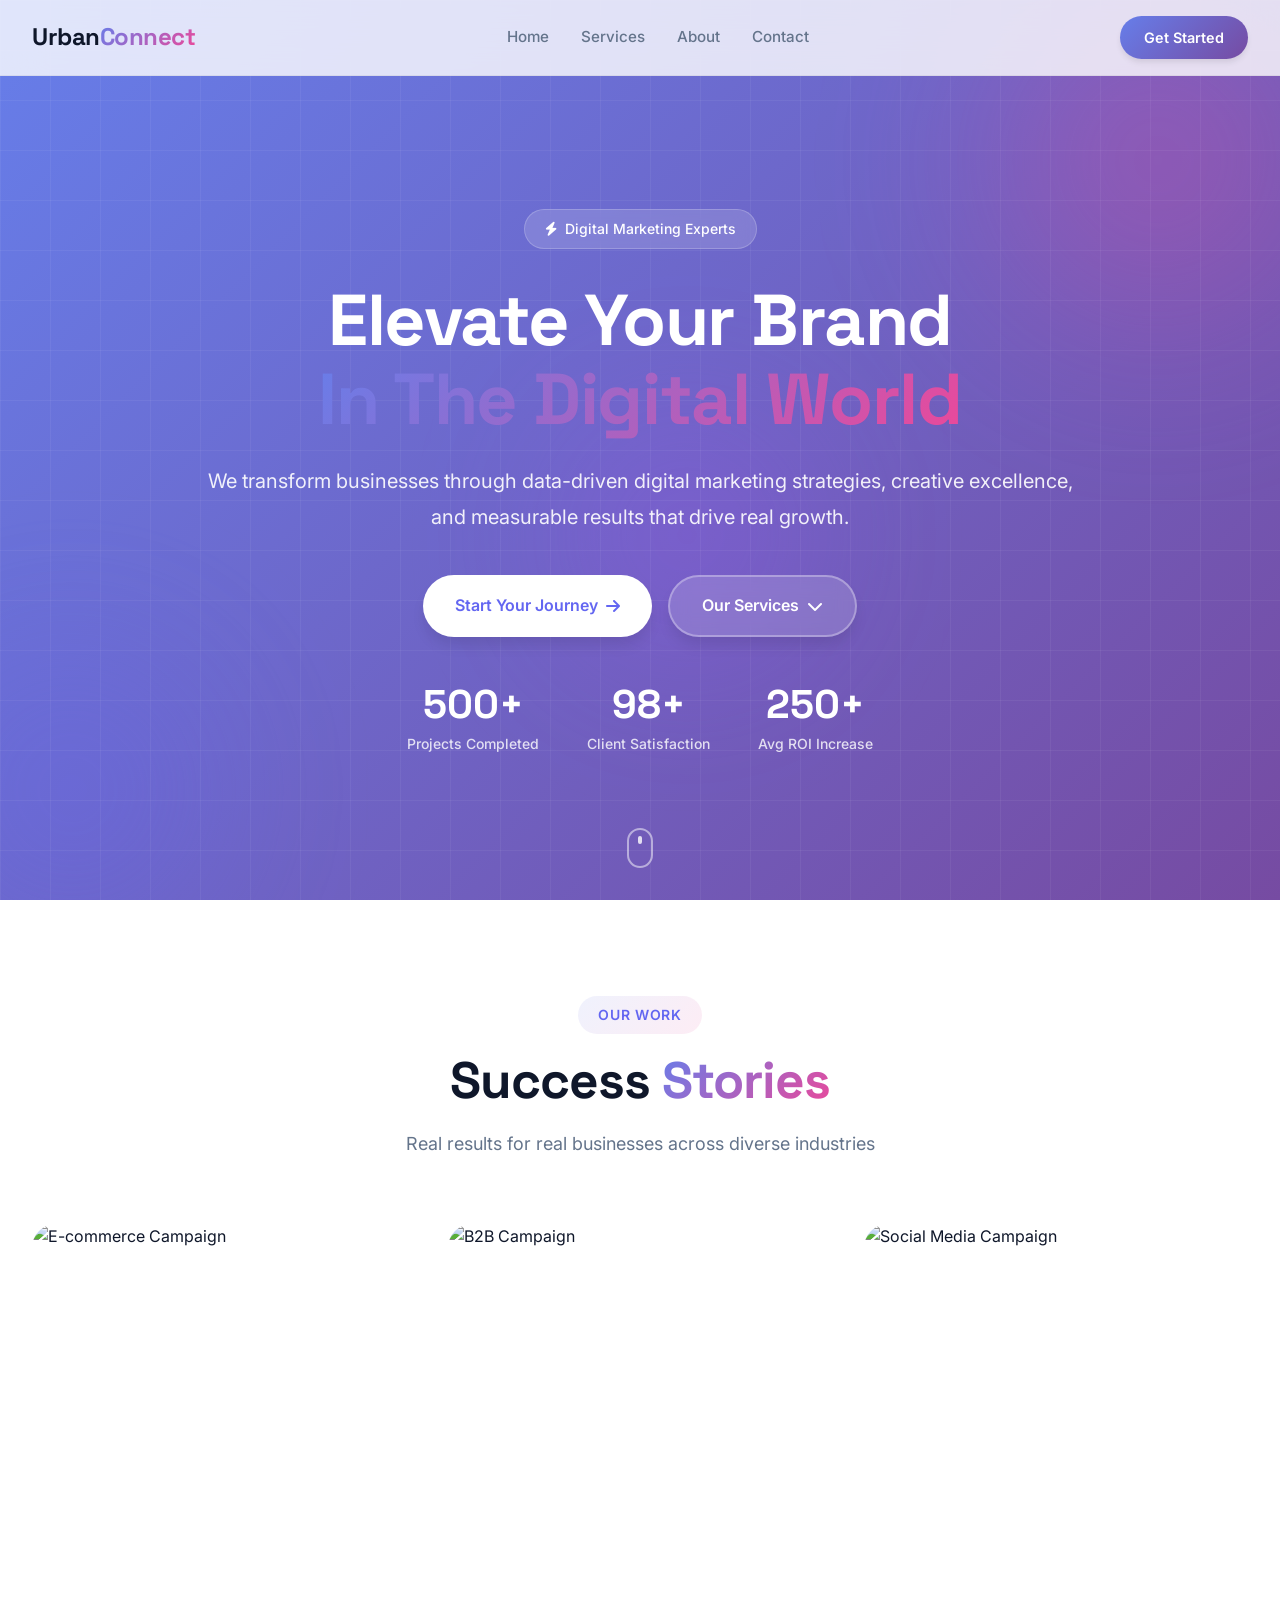
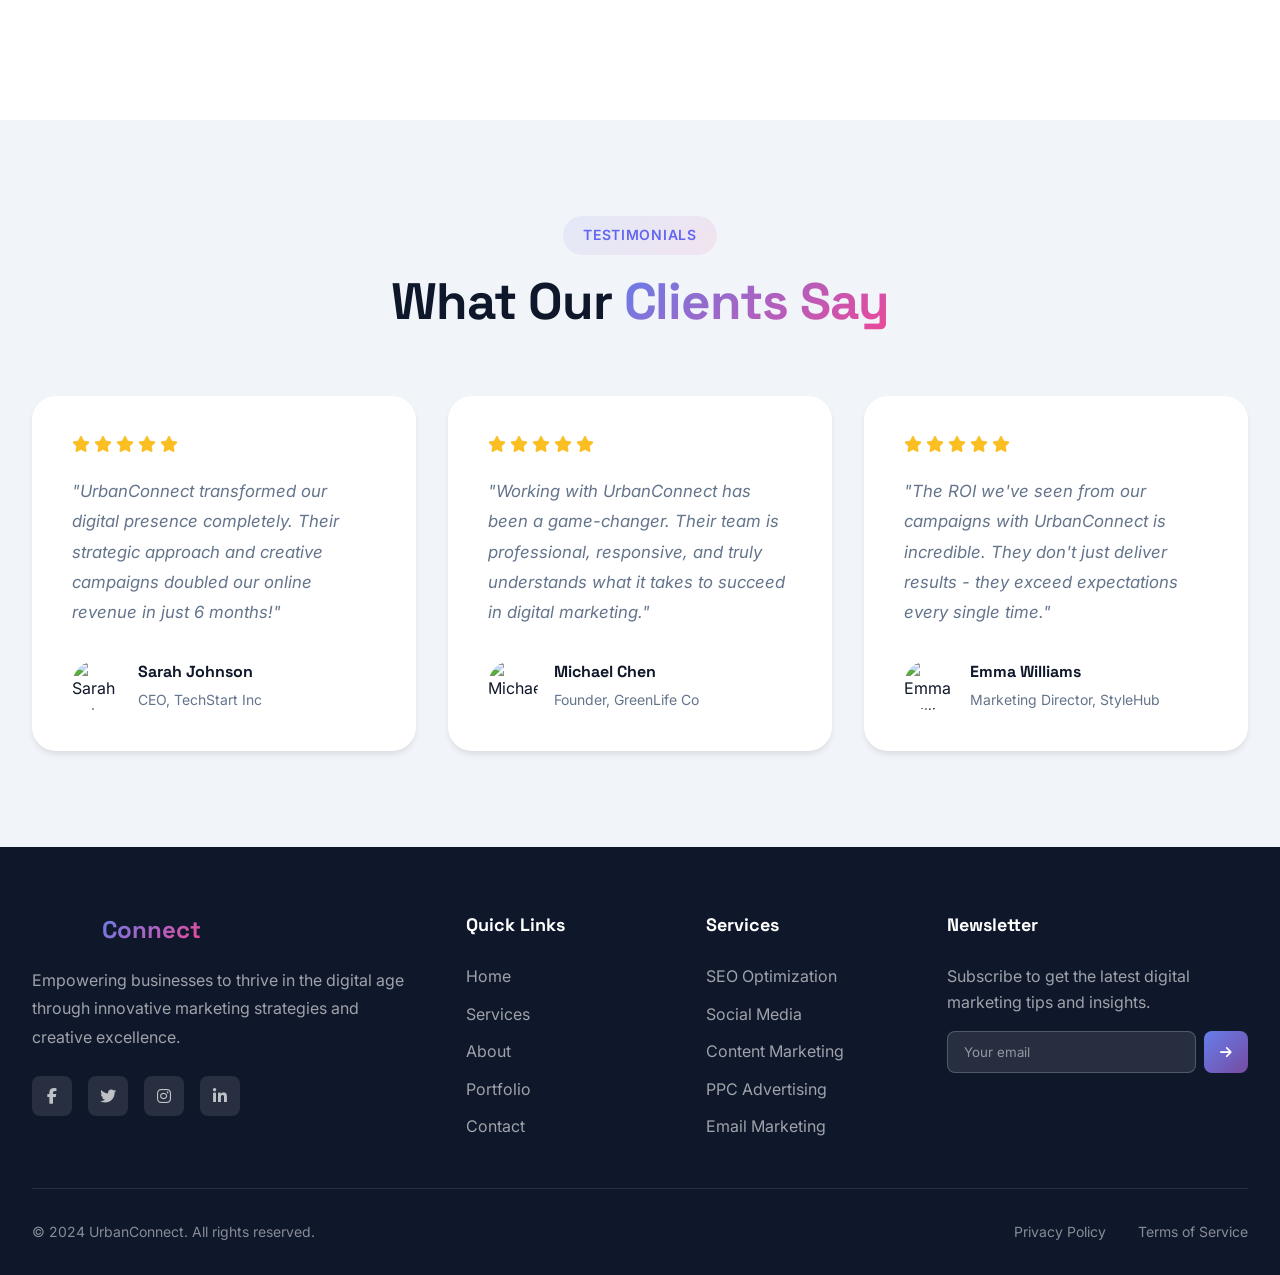
==== commit bd71dce6: "Create separate pages for services, about, and contact - Created dedicated services.html page with d" ====
--- a/index.html
+++ b/index.html
@@ -22,13 +22,12 @@
         </a>
       </div>
       <nav id="nav">
-        <a href="#home" class="nav-link active">Home</a>
-        <a href="#services" class="nav-link">Services</a>
-        <a href="#about" class="nav-link">About</a>
-        <a href="#portfolio" class="nav-link">Portfolio</a>
-        <a href="#contact" class="nav-link">Contact</a>
+        <a href="index.html" class="nav-link active">Home</a>
+        <a href="services.html" class="nav-link">Services</a>
+        <a href="about.html" class="nav-link">About</a>
+        <a href="contact.html" class="nav-link">Contact</a>
       </nav>
-      <button class="cta-header-btn">Get Started</button>
+      <a href="contact.html" class="cta-header-btn">Get Started</a>
       <button class="mobile-menu-toggle" id="mobileMenuToggle">
         <span></span>
         <span></span>
@@ -87,156 +86,6 @@
     </div>
   </section>
 
-  <!-- SERVICES SECTION -->
-  <section class="services-section" id="services">
-    <div class="container">
-      <div class="section-header" data-aos="fade-up">
-        <span class="section-badge">What We Do</span>
-        <h2 class="section-title">Our <span class="gradient-text">Services</span></h2>
-        <p class="section-description">
-          Comprehensive digital marketing solutions tailored to your business goals
-        </p>
-      </div>
-
-      <div class="services-grid">
-        <div class="service-card" data-aos="fade-up" data-aos-delay="100">
-          <div class="service-icon">
-            <i class="fas fa-search"></i>
-          </div>
-          <h3 class="service-title">SEO Optimization</h3>
-          <p class="service-description">
-            Dominate search rankings with our proven SEO strategies that drive organic traffic and boost visibility.
-          </p>
-          <a href="#" class="service-link">
-            Learn More <i class="fas fa-arrow-right"></i>
-          </a>
-        </div>
-
-        <div class="service-card" data-aos="fade-up" data-aos-delay="200">
-          <div class="service-icon">
-            <i class="fas fa-bullhorn"></i>
-          </div>
-          <h3 class="service-title">Social Media Marketing</h3>
-          <p class="service-description">
-            Build engaged communities and amplify your brand voice across all major social platforms.
-          </p>
-          <a href="#" class="service-link">
-            Learn More <i class="fas fa-arrow-right"></i>
-          </a>
-        </div>
-
-        <div class="service-card" data-aos="fade-up" data-aos-delay="300">
-          <div class="service-icon">
-            <i class="fas fa-pen-nib"></i>
-          </div>
-          <h3 class="service-title">Content Marketing</h3>
-          <p class="service-description">
-            Craft compelling narratives that resonate with your audience and drive meaningful engagement.
-          </p>
-          <a href="#" class="service-link">
-            Learn More <i class="fas fa-arrow-right"></i>
-          </a>
-        </div>
-
-        <div class="service-card" data-aos="fade-up" data-aos-delay="400">
-          <div class="service-icon">
-            <i class="fas fa-mouse-pointer"></i>
-          </div>
-          <h3 class="service-title">PPC Advertising</h3>
-          <p class="service-description">
-            Maximize ROI with targeted pay-per-click campaigns that convert clicks into customers.
-          </p>
-          <a href="#" class="service-link">
-            Learn More <i class="fas fa-arrow-right"></i>
-          </a>
-        </div>
-
-        <div class="service-card" data-aos="fade-up" data-aos-delay="500">
-          <div class="service-icon">
-            <i class="fas fa-envelope"></i>
-          </div>
-          <h3 class="service-title">Email Marketing</h3>
-          <p class="service-description">
-            Nurture leads and retain customers with personalized email campaigns that deliver results.
-          </p>
-          <a href="#" class="service-link">
-            Learn More <i class="fas fa-arrow-right"></i>
-          </a>
-        </div>
-
-        <div class="service-card" data-aos="fade-up" data-aos-delay="600">
-          <div class="service-icon">
-            <i class="fas fa-chart-line"></i>
-          </div>
-          <h3 class="service-title">Analytics & Reporting</h3>
-          <p class="service-description">
-            Make data-driven decisions with comprehensive analytics and transparent reporting.
-          </p>
-          <a href="#" class="service-link">
-            Learn More <i class="fas fa-arrow-right"></i>
-          </a>
-        </div>
-      </div>
-    </div>
-  </section>
-
-  <!-- ABOUT SECTION -->
-  <section class="about-section" id="about">
-    <div class="container">
-      <div class="about-grid">
-        <div class="about-content" data-aos="fade-right">
-          <span class="section-badge">About Us</span>
-          <h2 class="section-title">
-            We're More Than Just<br/>
-            <span class="gradient-text">A Marketing Agency</span>
-          </h2>
-          <p class="about-text">
-            At UrbanConnect, we believe in the power of connection. We're a team of digital
-            marketing experts, creative minds, and strategic thinkers dedicated to helping
-            businesses thrive in the digital landscape.
-          </p>
-          <p class="about-text">
-            With over 10 years of experience and hundreds of successful campaigns, we've
-            mastered the art of turning digital strategies into tangible business results.
-          </p>
-          <div class="about-features">
-            <div class="feature-item">
-              <i class="fas fa-check-circle"></i>
-              <span>Data-Driven Strategies</span>
-            </div>
-            <div class="feature-item">
-              <i class="fas fa-check-circle"></i>
-              <span>Creative Excellence</span>
-            </div>
-            <div class="feature-item">
-              <i class="fas fa-check-circle"></i>
-              <span>Transparent Reporting</span>
-            </div>
-            <div class="feature-item">
-              <i class="fas fa-check-circle"></i>
-              <span>24/7 Support</span>
-            </div>
-          </div>
-          <a href="#contact" class="btn btn-primary">Work With Us</a>
-        </div>
-        <div class="about-visual" data-aos="fade-left">
-          <div class="visual-card card-1">
-            <i class="fas fa-rocket"></i>
-            <h4>Innovation First</h4>
-          </div>
-          <div class="visual-card card-2">
-            <i class="fas fa-users"></i>
-            <h4>Client Focused</h4>
-          </div>
-          <div class="visual-card card-3">
-            <i class="fas fa-trophy"></i>
-            <h4>Results Driven</h4>
-          </div>
-        </div>
-      </div>
-    </div>
-  </section>
-
   <!-- PORTFOLIO SECTION -->
   <section class="portfolio-section" id="portfolio">
     <div class="container">
@@ -366,84 +215,6 @@
     </div>
   </section>
 
-  <!-- CONTACT SECTION -->
-  <section class="contact-section" id="contact">
-    <div class="container">
-      <div class="contact-grid">
-        <div class="contact-info" data-aos="fade-right">
-          <span class="section-badge">Get In Touch</span>
-          <h2 class="section-title">
-            Let's Create Something<br/>
-            <span class="gradient-text">Amazing Together</span>
-          </h2>
-          <p class="contact-description">
-            Ready to take your digital marketing to the next level? Let's talk about
-            how we can help your business grow.
-          </p>
-
-          <div class="contact-details">
-            <div class="contact-item">
-              <div class="contact-icon">
-                <i class="fas fa-envelope"></i>
-              </div>
-              <div class="contact-text">
-                <h4>Email Us</h4>
-                <p>hello@urbanconnect.com</p>
-              </div>
-            </div>
-
-            <div class="contact-item">
-              <div class="contact-icon">
-                <i class="fas fa-phone"></i>
-              </div>
-              <div class="contact-text">
-                <h4>Call Us</h4>
-                <p>+1 (555) 123-4567</p>
-              </div>
-            </div>
-
-            <div class="contact-item">
-              <div class="contact-icon">
-                <i class="fas fa-map-marker-alt"></i>
-              </div>
-              <div class="contact-text">
-                <h4>Visit Us</h4>
-                <p>123 Digital Avenue, Tech City, TC 12345</p>
-              </div>
-            </div>
-          </div>
-
-          <div class="social-links">
-            <a href="#" class="social-link"><i class="fab fa-facebook-f"></i></a>
-            <a href="#" class="social-link"><i class="fab fa-twitter"></i></a>
-            <a href="#" class="social-link"><i class="fab fa-instagram"></i></a>
-            <a href="#" class="social-link"><i class="fab fa-linkedin-in"></i></a>
-          </div>
-        </div>
-
-        <div class="contact-form-wrapper" data-aos="fade-left">
-          <form class="contact-form" id="contactForm">
-            <div class="form-group">
-              <input type="text" class="form-input" placeholder="Your Name" required>
-            </div>
-            <div class="form-group">
-              <input type="email" class="form-input" placeholder="Your Email" required>
-            </div>
-            <div class="form-group">
-              <input type="text" class="form-input" placeholder="Subject">
-            </div>
-            <div class="form-group">
-              <textarea class="form-input" rows="5" placeholder="Your Message" required></textarea>
-            </div>
-            <button type="submit" class="btn btn-primary btn-full">
-              Send Message <i class="fas fa-paper-plane"></i>
-            </button>
-          </form>
-        </div>
-      </div>
-    </div>
-  </section>
-
   <!-- FOOTER -->
   <footer class="footer">
     <div class="container">
--- a/style.css
+++ b/style.css
@@ -1291,3 +1291,655 @@
     padding: 2rem;
   }
 }
+
+/* ===================================
+   PAGE HEADER STYLES
+=================================== */
+.page-header {
+  min-height: 50vh;
+  display: flex;
+  align-items: center;
+  justify-content: center;
+  position: relative;
+  overflow: hidden;
+  padding: 10rem 2rem 6rem;
+  background: linear-gradient(135deg, #667eea 0%, #764ba2 100%);
+}
+
+.page-header-bg {
+  position: absolute;
+  top: 0;
+  left: 0;
+  width: 100%;
+  height: 100%;
+  overflow: hidden;
+  z-index: 1;
+}
+
+.page-header-content {
+  position: relative;
+  z-index: 2;
+  text-align: center;
+  max-width: 900px;
+  margin: 0 auto;
+}
+
+.page-title {
+  font-family: 'Space Grotesk', sans-serif;
+  font-size: clamp(2.5rem, 6vw, 4rem);
+  font-weight: 800;
+  color: var(--white);
+  line-height: 1.2;
+  margin-bottom: 1.5rem;
+  letter-spacing: -0.02em;
+}
+
+.page-description {
+  font-size: clamp(1rem, 2vw, 1.25rem);
+  color: rgba(255, 255, 255, 0.9);
+  line-height: 1.8;
+  font-weight: 400;
+}
+
+/* ===================================
+   SERVICES PAGE STYLES
+=================================== */
+.services-page-section {
+  padding: 6rem 0;
+  background: var(--white);
+}
+
+.services-grid-page {
+  display: grid;
+  grid-template-columns: repeat(auto-fit, minmax(350px, 1fr));
+  gap: 2.5rem;
+}
+
+.service-card-detailed {
+  padding: 3rem;
+  background: var(--white);
+  border: 1px solid var(--gray-light);
+  border-radius: var(--radius-xl);
+  transition: var(--transition-slow);
+}
+
+.service-card-detailed:hover {
+  transform: translateY(-8px);
+  box-shadow: var(--shadow-2xl);
+  border-color: var(--primary);
+}
+
+.service-icon-large {
+  width: 80px;
+  height: 80px;
+  display: flex;
+  align-items: center;
+  justify-content: center;
+  background: var(--gradient-primary);
+  border-radius: var(--radius-lg);
+  font-size: 2rem;
+  color: var(--white);
+  margin-bottom: 2rem;
+}
+
+.service-title-large {
+  font-family: 'Space Grotesk', sans-serif;
+  font-size: 1.75rem;
+  font-weight: 700;
+  color: var(--dark);
+  margin-bottom: 1rem;
+}
+
+.service-description-large {
+  color: var(--gray);
+  line-height: 1.8;
+  margin-bottom: 2rem;
+  font-size: 1.05rem;
+}
+
+.service-features-list {
+  list-style: none;
+  margin-bottom: 2rem;
+}
+
+.service-features-list li {
+  display: flex;
+  align-items: center;
+  gap: 0.75rem;
+  color: var(--gray);
+  padding: 0.75rem 0;
+  border-bottom: 1px solid var(--light);
+}
+
+.service-features-list li:last-child {
+  border-bottom: none;
+}
+
+.service-features-list li i {
+  color: var(--primary);
+  font-size: 1rem;
+}
+
+.service-btn {
+  display: inline-block;
+  padding: 0.875rem 2rem;
+  background: var(--gradient-primary);
+  color: var(--white);
+  border-radius: var(--radius-full);
+  font-weight: 600;
+  transition: var(--transition);
+  text-align: center;
+}
+
+.service-btn:hover {
+  transform: translateY(-2px);
+  box-shadow: var(--shadow-xl);
+}
+
+/* ===================================
+   ABOUT PAGE STYLES
+=================================== */
+.about-intro-section {
+  padding: 6rem 0;
+  background: var(--white);
+}
+
+.about-intro-grid {
+  display: grid;
+  grid-template-columns: 1fr 1fr;
+  gap: 4rem;
+  align-items: center;
+}
+
+.about-intro-text {
+  color: var(--gray);
+  line-height: 1.8;
+  margin-bottom: 1.5rem;
+  font-size: 1.05rem;
+}
+
+.about-intro-stats {
+  display: grid;
+  grid-template-columns: 1fr 1fr;
+  gap: 2rem;
+}
+
+.stat-box {
+  padding: 2rem;
+  background: var(--light);
+  border-radius: var(--radius-xl);
+  text-align: center;
+  transition: var(--transition);
+}
+
+.stat-box:hover {
+  background: var(--gradient-primary);
+  transform: translateY(-5px);
+  box-shadow: var(--shadow-xl);
+}
+
+.stat-box:hover .stat-box-number,
+.stat-box:hover .stat-box-label {
+  color: var(--white);
+}
+
+.stat-box-number {
+  font-family: 'Space Grotesk', sans-serif;
+  font-size: 2.5rem;
+  font-weight: 800;
+  background: var(--gradient-text);
+  -webkit-background-clip: text;
+  -webkit-text-fill-color: transparent;
+  background-clip: text;
+  line-height: 1;
+  margin-bottom: 0.5rem;
+}
+
+.stat-box-label {
+  color: var(--gray);
+  font-size: 0.9rem;
+  font-weight: 500;
+}
+
+.values-section {
+  padding: 6rem 0;
+  background: var(--light);
+}
+
+.values-grid {
+  display: grid;
+  grid-template-columns: repeat(auto-fit, minmax(280px, 1fr));
+  gap: 2.5rem;
+}
+
+.value-card {
+  padding: 2.5rem;
+  background: var(--white);
+  border-radius: var(--radius-xl);
+  transition: var(--transition-slow);
+}
+
+.value-card:hover {
+  transform: translateY(-8px);
+  box-shadow: var(--shadow-2xl);
+}
+
+.value-icon {
+  width: 70px;
+  height: 70px;
+  display: flex;
+  align-items: center;
+  justify-content: center;
+  background: var(--gradient-primary);
+  border-radius: var(--radius-lg);
+  font-size: 1.75rem;
+  color: var(--white);
+  margin-bottom: 1.5rem;
+}
+
+.value-title {
+  font-family: 'Space Grotesk', sans-serif;
+  font-size: 1.5rem;
+  font-weight: 700;
+  color: var(--dark);
+  margin-bottom: 1rem;
+}
+
+.value-description {
+  color: var(--gray);
+  line-height: 1.8;
+  font-size: 1rem;
+}
+
+.team-section {
+  padding: 6rem 0;
+  background: var(--white);
+}
+
+.team-grid {
+  display: grid;
+  grid-template-columns: repeat(auto-fit, minmax(280px, 1fr));
+  gap: 2.5rem;
+}
+
+.team-member {
+  background: var(--white);
+  border-radius: var(--radius-xl);
+  overflow: hidden;
+  transition: var(--transition-slow);
+  border: 1px solid var(--gray-light);
+}
+
+.team-member:hover {
+  transform: translateY(-8px);
+  box-shadow: var(--shadow-2xl);
+  border-color: var(--primary);
+}
+
+.team-member-image {
+  width: 100%;
+  height: 320px;
+  overflow: hidden;
+}
+
+.team-member-image img {
+  width: 100%;
+  height: 100%;
+  object-fit: cover;
+  transition: var(--transition-slow);
+}
+
+.team-member:hover .team-member-image img {
+  transform: scale(1.1);
+}
+
+.team-member-info {
+  padding: 2rem;
+}
+
+.team-member-name {
+  font-family: 'Space Grotesk', sans-serif;
+  font-size: 1.5rem;
+  font-weight: 700;
+  color: var(--dark);
+  margin-bottom: 0.5rem;
+}
+
+.team-member-role {
+  color: var(--primary);
+  font-size: 0.95rem;
+  font-weight: 600;
+  margin-bottom: 1rem;
+}
+
+.team-member-bio {
+  color: var(--gray);
+  line-height: 1.7;
+  margin-bottom: 1.5rem;
+  font-size: 0.95rem;
+}
+
+.team-member-social {
+  display: flex;
+  gap: 1rem;
+}
+
+.team-member-social a {
+  width: 40px;
+  height: 40px;
+  display: flex;
+  align-items: center;
+  justify-content: center;
+  background: var(--light);
+  border-radius: var(--radius-md);
+  color: var(--primary);
+  transition: var(--transition);
+}
+
+.team-member-social a:hover {
+  background: var(--gradient-primary);
+  color: var(--white);
+  transform: translateY(-3px);
+}
+
+/* ===================================
+   CONTACT PAGE STYLES
+=================================== */
+.contact-page-section {
+  padding: 6rem 0;
+  background: var(--white);
+}
+
+.contact-page-grid {
+  display: grid;
+  grid-template-columns: 1fr 1.2fr;
+  gap: 4rem;
+}
+
+.contact-page-title {
+  font-family: 'Space Grotesk', sans-serif;
+  font-size: 2.5rem;
+  font-weight: 800;
+  color: var(--dark);
+  line-height: 1.2;
+  margin-bottom: 1.5rem;
+}
+
+.contact-page-description {
+  color: var(--gray);
+  line-height: 1.8;
+  margin-bottom: 3rem;
+  font-size: 1.05rem;
+}
+
+.contact-page-details {
+  display: flex;
+  flex-direction: column;
+  gap: 2rem;
+  margin-bottom: 3rem;
+}
+
+.contact-page-item {
+  display: flex;
+  gap: 1.5rem;
+  align-items: flex-start;
+}
+
+.contact-page-icon {
+  width: 50px;
+  height: 50px;
+  display: flex;
+  align-items: center;
+  justify-content: center;
+  background: var(--gradient-primary);
+  border-radius: var(--radius-lg);
+  color: var(--white);
+  font-size: 1.25rem;
+  flex-shrink: 0;
+}
+
+.contact-page-text h4 {
+  font-family: 'Space Grotesk', sans-serif;
+  font-size: 1.125rem;
+  color: var(--dark);
+  margin-bottom: 0.5rem;
+  font-weight: 600;
+}
+
+.contact-page-text p {
+  color: var(--gray);
+  line-height: 1.7;
+}
+
+.contact-page-text a {
+  color: var(--primary);
+  transition: var(--transition);
+}
+
+.contact-page-text a:hover {
+  color: var(--primary-dark);
+}
+
+.contact-page-social h4 {
+  font-family: 'Space Grotesk', sans-serif;
+  font-size: 1.125rem;
+  color: var(--dark);
+  margin-bottom: 1rem;
+  font-weight: 600;
+}
+
+.social-links-contact {
+  display: flex;
+  gap: 1rem;
+}
+
+.social-link-contact {
+  width: 45px;
+  height: 45px;
+  display: flex;
+  align-items: center;
+  justify-content: center;
+  background: linear-gradient(135deg, rgba(102, 126, 234, 0.1) 0%, rgba(236, 72, 153, 0.1) 100%);
+  border-radius: var(--radius-md);
+  color: var(--primary);
+  font-size: 1.125rem;
+  transition: var(--transition);
+}
+
+.social-link-contact:hover {
+  background: var(--gradient-primary);
+  color: var(--white);
+  transform: translateY(-3px);
+}
+
+.contact-page-form-wrapper {
+  background: var(--light);
+  padding: 3rem;
+  border-radius: var(--radius-xl);
+}
+
+.contact-page-form {
+  display: flex;
+  flex-direction: column;
+  gap: 1.5rem;
+}
+
+.form-row {
+  display: grid;
+  grid-template-columns: 1fr 1fr;
+  gap: 1.5rem;
+}
+
+.form-group-contact {
+  display: flex;
+  flex-direction: column;
+}
+
+.form-group-contact label {
+  color: var(--dark);
+  font-weight: 600;
+  margin-bottom: 0.5rem;
+  font-size: 0.9rem;
+}
+
+.form-input-contact {
+  padding: 1rem 1.25rem;
+  background: var(--white);
+  border: 2px solid var(--gray-light);
+  border-radius: var(--radius-md);
+  font-family: inherit;
+  font-size: 1rem;
+  color: var(--dark);
+  transition: var(--transition);
+}
+
+.form-input-contact:focus {
+  outline: none;
+  border-color: var(--primary);
+  box-shadow: 0 0 0 3px rgba(99, 102, 241, 0.1);
+}
+
+.form-input-contact::placeholder {
+  color: var(--gray);
+}
+
+textarea.form-input-contact {
+  resize: vertical;
+  min-height: 150px;
+}
+
+select.form-input-contact {
+  cursor: pointer;
+}
+
+.btn-large {
+  padding: 1.25rem 2.5rem;
+  font-size: 1.05rem;
+}
+
+.map-section {
+  background: var(--light);
+}
+
+.map-container {
+  width: 100%;
+  height: 450px;
+}
+
+.map-container iframe {
+  width: 100%;
+  height: 100%;
+  display: block;
+}
+
+.faq-section {
+  padding: 6rem 0;
+  background: var(--white);
+}
+
+.faq-grid {
+  display: grid;
+  grid-template-columns: repeat(auto-fit, minmax(300px, 1fr));
+  gap: 2.5rem;
+  max-width: 1200px;
+  margin: 0 auto;
+}
+
+.faq-item {
+  padding: 2rem;
+  background: var(--light);
+  border-radius: var(--radius-xl);
+  transition: var(--transition);
+}
+
+.faq-item:hover {
+  background: var(--white);
+  box-shadow: var(--shadow-lg);
+  transform: translateY(-5px);
+}
+
+.faq-question {
+  font-family: 'Space Grotesk', sans-serif;
+  font-size: 1.25rem;
+  font-weight: 700;
+  color: var(--dark);
+  margin-bottom: 1rem;
+}
+
+.faq-answer {
+  color: var(--gray);
+  line-height: 1.8;
+  font-size: 1rem;
+}
+
+/* ===================================
+   CTA SECTION
+=================================== */
+.cta-section {
+  padding: 6rem 0;
+  background: var(--gradient-primary);
+  text-align: center;
+}
+
+.cta-content h2 {
+  font-family: 'Space Grotesk', sans-serif;
+  font-size: clamp(2rem, 4vw, 3rem);
+  font-weight: 800;
+  color: var(--white);
+  margin-bottom: 1rem;
+}
+
+.cta-content p {
+  font-size: 1.125rem;
+  color: rgba(255, 255, 255, 0.9);
+  margin-bottom: 2.5rem;
+}
+
+/* ===================================
+   RESPONSIVE FOR NEW PAGES
+=================================== */
+@media (max-width: 1024px) {
+  .about-intro-grid,
+  .contact-page-grid {
+    grid-template-columns: 1fr;
+    gap: 3rem;
+  }
+
+  .about-intro-stats {
+    grid-template-columns: 1fr 1fr;
+  }
+}
+
+@media (max-width: 768px) {
+  .page-header {
+    padding: 8rem 1.5rem 4rem;
+  }
+
+  .services-grid-page {
+    grid-template-columns: 1fr;
+  }
+
+  .about-intro-stats {
+    grid-template-columns: 1fr;
+  }
+
+  .values-grid {
+    grid-template-columns: 1fr;
+  }
+
+  .team-grid {
+    grid-template-columns: 1fr;
+  }
+
+  .form-row {
+    grid-template-columns: 1fr;
+  }
+
+  .faq-grid {
+    grid-template-columns: 1fr;
+  }
+
+  .map-container {
+    height: 350px;
+  }
+}
